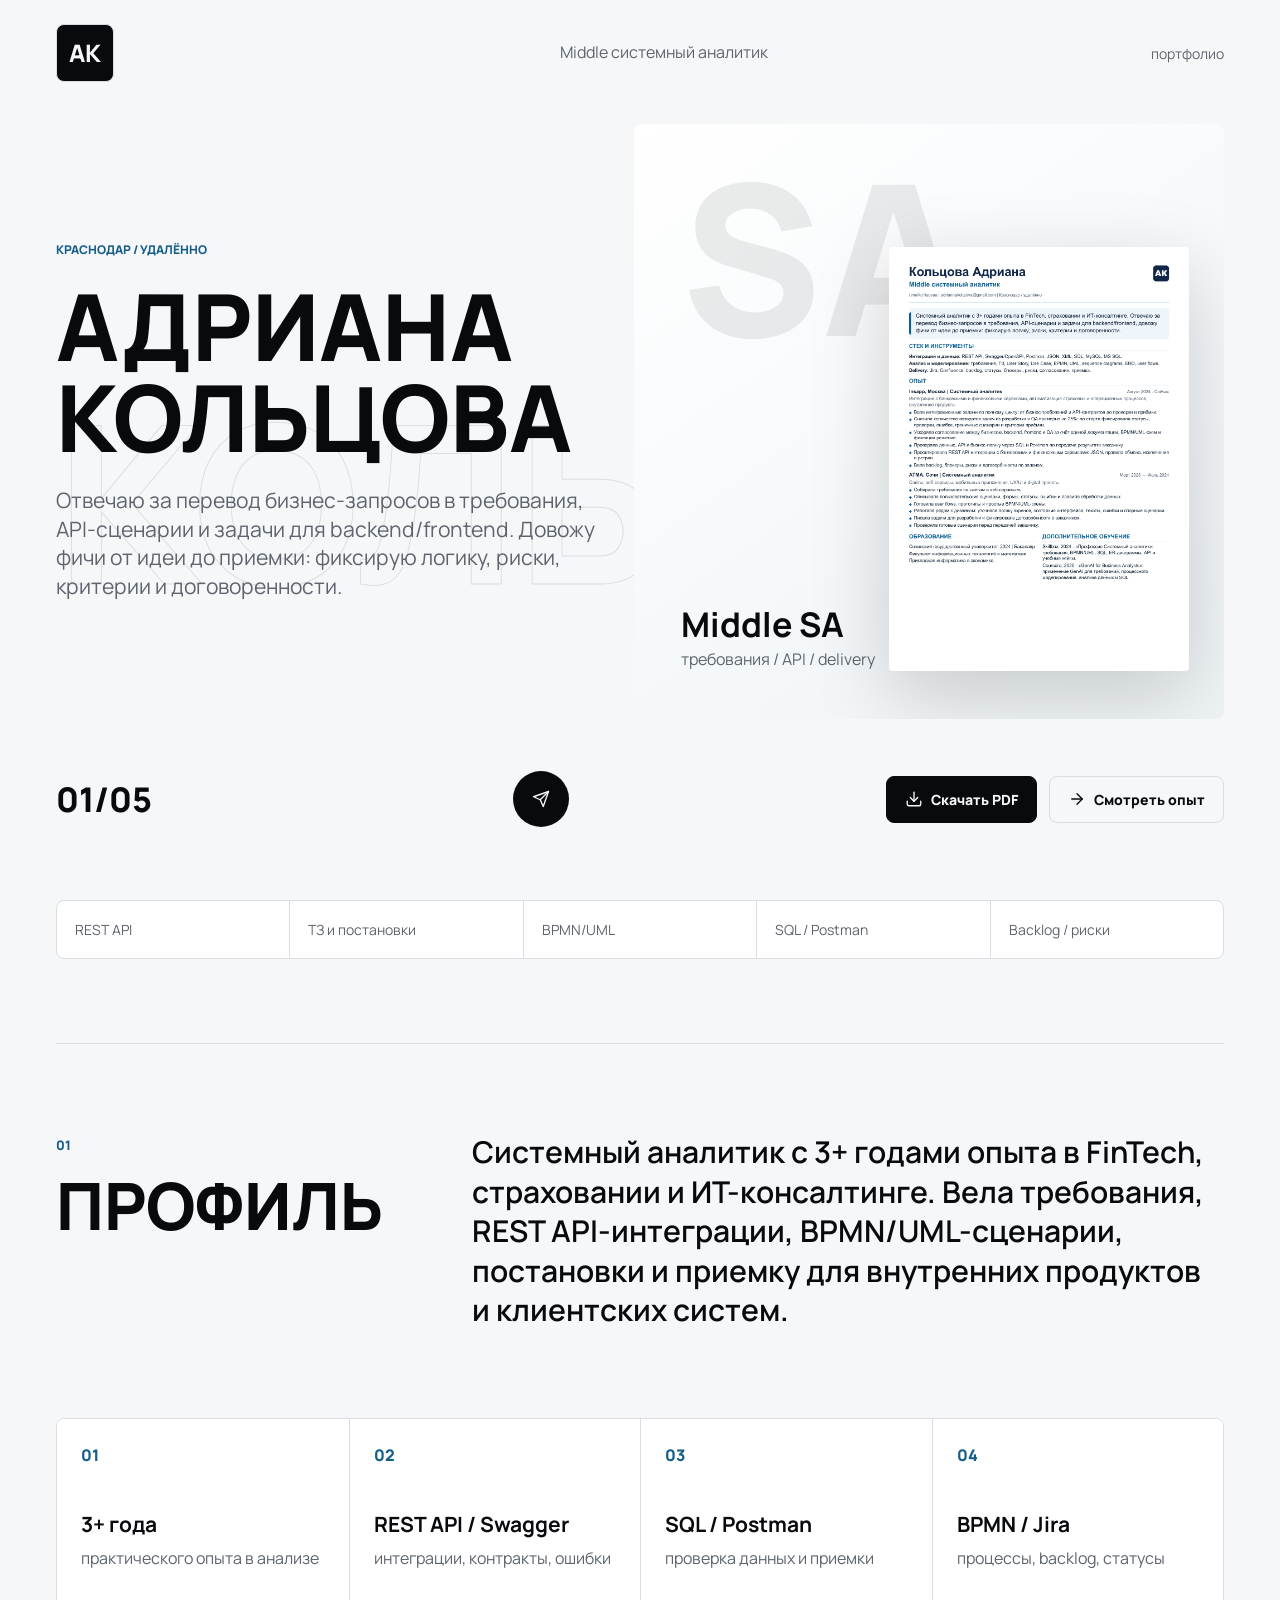
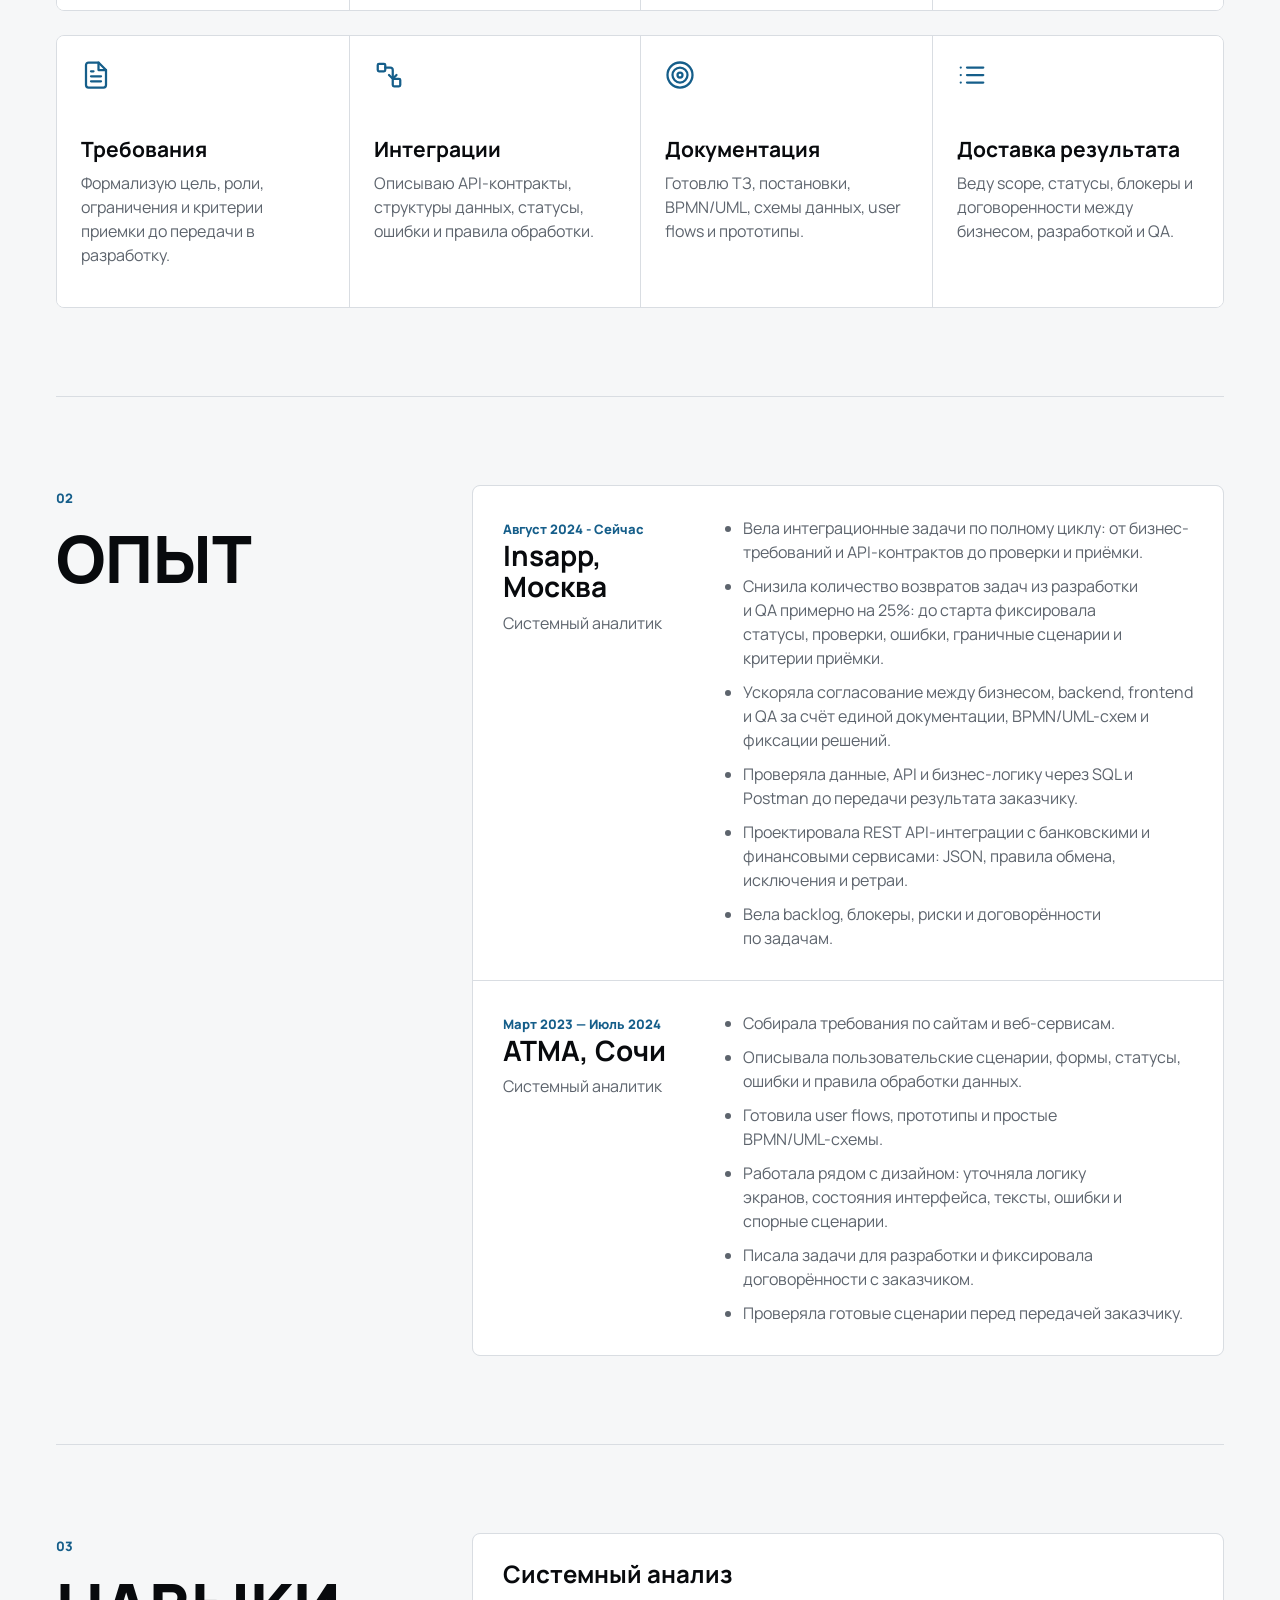
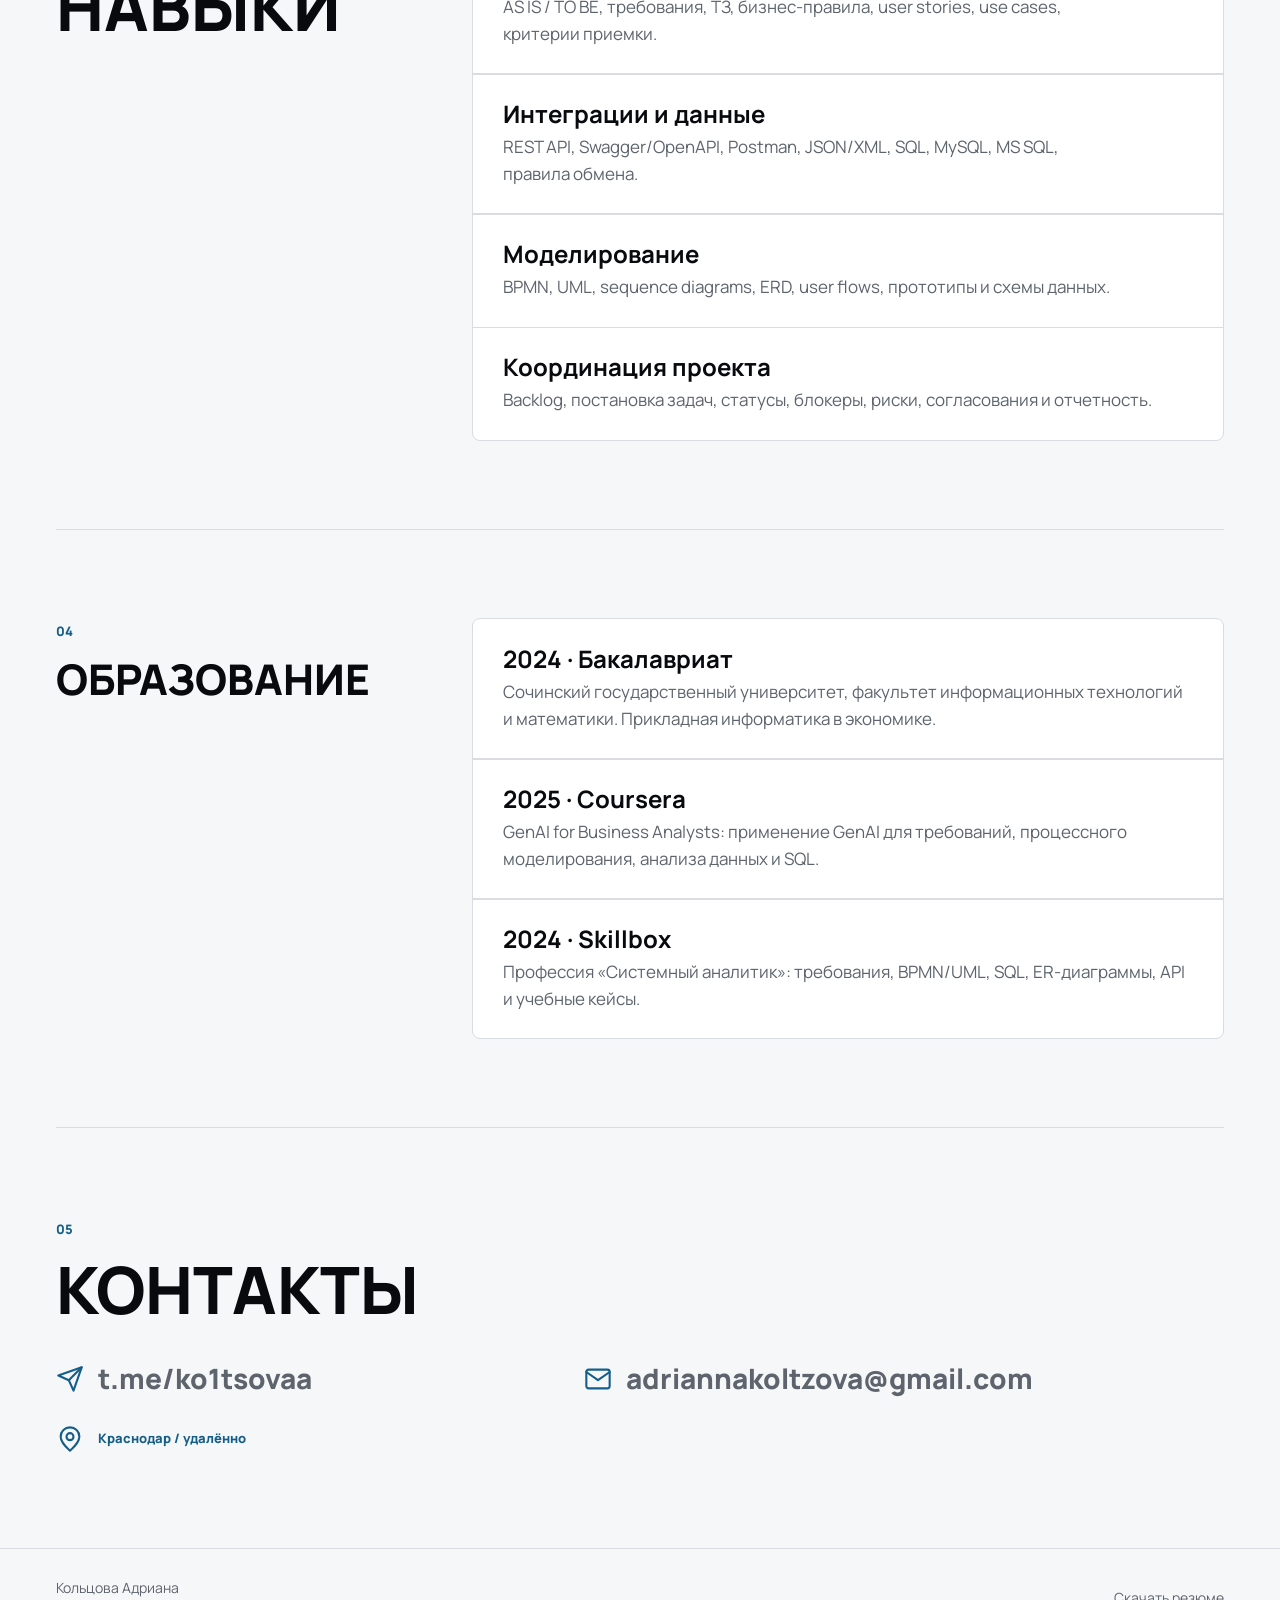
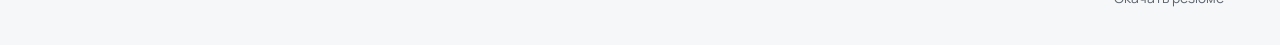
==== index.html @ 54addbd4 "Update current employment date label" ====
<!doctype html>
<html lang="ru" data-theme="air">
  <head>
    <meta charset="utf-8" />
    <meta name="viewport" content="width=device-width, initial-scale=1" />
    <title>Кольцова Адриана - Middle системный аналитик</title>
    <meta
      name="description"
      content="Резюме Middle системного аналитика с функциями project coordination: требования, интеграции, BPMN/UML, SQL, приемка."
    />
    <link rel="preconnect" href="https://fonts.googleapis.com" />
    <link rel="preconnect" href="https://fonts.gstatic.com" crossorigin />
    <link href="https://fonts.googleapis.com/css2?family=Manrope:wght@400;500;600;700;800&display=swap" rel="stylesheet" />
    <link rel="icon" href="assets/favicon.svg?v=1" type="image/svg+xml" />
    <link rel="stylesheet" href="styles.css?v=46" />
  </head>
  <body>
    <svg class="icon-sprite" aria-hidden="true">
      <symbol id="icon-send" viewBox="0 0 24 24"><path d="m22 2-7 20-4-9-9-4Z" /><path d="M22 2 11 13" /></symbol>
      <symbol id="icon-phone" viewBox="0 0 24 24"><path d="M22 16.92v3a2 2 0 0 1-2.18 2 19.79 19.79 0 0 1-8.63-3.07 19.5 19.5 0 0 1-6-6A19.79 19.79 0 0 1 2.12 4.18 2 2 0 0 1 4.11 2h3a2 2 0 0 1 2 1.72c.12.9.32 1.77.59 2.61a2 2 0 0 1-.45 2.11L8 9.69a16 16 0 0 0 6.31 6.31l1.25-1.25a2 2 0 0 1 2.11-.45c.84.27 1.71.47 2.61.59A2 2 0 0 1 22 16.92Z" /></symbol>
      <symbol id="icon-mail" viewBox="0 0 24 24"><path d="M4 4h16a2 2 0 0 1 2 2v12a2 2 0 0 1-2 2H4a2 2 0 0 1-2-2V6a2 2 0 0 1 2-2Z" /><path d="m22 6-10 7L2 6" /></symbol>
      <symbol id="icon-map" viewBox="0 0 24 24"><path d="M20 10c0 5-8 12-8 12S4 15 4 10a8 8 0 0 1 16 0Z" /><circle cx="12" cy="10" r="3" /></symbol>
      <symbol id="icon-download" viewBox="0 0 24 24"><path d="M21 15v4a2 2 0 0 1-2 2H5a2 2 0 0 1-2-2v-4" /><path d="M7 10l5 5 5-5" /><path d="M12 15V3" /></symbol>
      <symbol id="icon-arrow" viewBox="0 0 24 24"><path d="M5 12h14" /><path d="m12 5 7 7-7 7" /></symbol>
      <symbol id="icon-file" viewBox="0 0 24 24"><path d="M14 2H6a2 2 0 0 0-2 2v16a2 2 0 0 0 2 2h12a2 2 0 0 0 2-2V8Z" /><path d="M14 2v6h6" /><path d="M16 13H8" /><path d="M16 17H8" /><path d="M10 9H8" /></symbol>
      <symbol id="icon-workflow" viewBox="0 0 24 24"><rect x="3" y="3" width="6" height="6" rx="1" /><rect x="15" y="15" width="6" height="6" rx="1" /><path d="M9 6h4a2 2 0 0 1 2 2v7" /><path d="m12 12 3 3 3-3" /></symbol>
      <symbol id="icon-database" viewBox="0 0 24 24"><ellipse cx="12" cy="5" rx="9" ry="3" /><path d="M3 5v14c0 1.66 4.03 3 9 3s9-1.34 9-3V5" /><path d="M3 12c0 1.66 4.03 3 9 3s9-1.34 9-3" /></symbol>
      <symbol id="icon-list" viewBox="0 0 24 24"><path d="M8 6h13" /><path d="M8 12h13" /><path d="M8 18h13" /><path d="M3 6h.01" /><path d="M3 12h.01" /><path d="M3 18h.01" /></symbol>
      <symbol id="icon-check" viewBox="0 0 24 24"><path d="M20 6 9 17l-5-5" /></symbol>
      <symbol id="icon-target" viewBox="0 0 24 24"><circle cx="12" cy="12" r="10" /><circle cx="12" cy="12" r="6" /><circle cx="12" cy="12" r="2" /></symbol>
    </svg>

    <header class="site-header">
      <a class="brand" href="#top" aria-label="Кольцова Адриана">
        <span>АК</span>
      </a>

      <p class="header-role">Middle системный аналитик</p>

      <nav class="nav" aria-label="Навигация">
        <a href="portfolio.html">портфолио</a>
      </nav>
    </header>

    <main id="top">
      <section class="hero" aria-labelledby="hero-title">
        <p class="ghost-name" aria-hidden="true">Кольцова</p>

        <div class="hero-copy">
          <p class="eyebrow">Краснодар / удалённо</p>
          <h1 id="hero-title"><span>Адриана</span><span>Кольцова</span></h1>
          <p class="lead">
            Отвечаю за перевод бизнес-запросов в требования, API-сценарии и задачи для backend/frontend.
            Довожу фичи от идеи до приемки: фиксирую логику, риски, критерии и договоренности.
          </p>
        </div>

        <figure class="hero-visual" aria-label="Печатная версия резюме">
          <img src="assets/resume-preview.png?v=19" alt="Превью печатной версии резюме" />
          <figcaption>
            <strong>Middle SA</strong>
            <span>требования / API / delivery</span>
          </figcaption>
        </figure>

        <div class="hero-bottom">
          <div class="page-count">01/05</div>
          <a class="round-action" href="https://t.me/ko1tsovaa" target="_blank" rel="noopener noreferrer" aria-label="Написать в Telegram">
            <svg class="icon"><use href="#icon-send"></use></svg>
          </a>
          <div class="hero-actions">
            <a class="button primary" href="assets/resume.pdf?v=13" download="КольцоваАдрианаSA.pdf"><svg class="icon"><use href="#icon-download"></use></svg>Скачать PDF</a>
            <a class="button" href="#experience"><svg class="icon"><use href="#icon-arrow"></use></svg>Смотреть опыт</a>
          </div>
        </div>
      </section>

      <section class="marquee" aria-label="Ключевые компетенции">
        <span>REST API</span>
        <span>ТЗ и постановки</span>
        <span>BPMN/UML</span>
        <span>SQL / Postman</span>
        <span>Backlog / риски</span>
      </section>

      <section id="profile" class="editorial-section">
        <div class="section-title">
          <span>01</span>
          <h2>Профиль</h2>
        </div>
        <div class="statement">
          <p>
            Системный аналитик с 3+ годами опыта в FinTech, страховании и ИТ-консалтинге.
            Вела требования, REST API-интеграции, BPMN/UML-сценарии, постановки и приемку для внутренних продуктов и клиентских систем.
          </p>
        </div>
      </section>

      <section class="fact-row" aria-label="Ключевые факты">
        <article><span>01</span><strong>3+ года</strong><p>практического опыта в анализе</p></article>
        <article><span>02</span><strong>REST API / Swagger</strong><p>интеграции, контракты, ошибки</p></article>
        <article><span>03</span><strong>SQL / Postman</strong><p>проверка данных и приемки</p></article>
        <article><span>04</span><strong>BPMN / Jira</strong><p>процессы, backlog, статусы</p></article>
      </section>

      <section class="focus-list">
        <article>
          <svg class="icon"><use href="#icon-file"></use></svg>
          <h3>Требования</h3>
          <p>Формализую цель, роли, ограничения и критерии приемки до передачи в разработку.</p>
        </article>
        <article>
          <svg class="icon"><use href="#icon-workflow"></use></svg>
          <h3>Интеграции</h3>
          <p>Описываю API-контракты, структуры данных, статусы, ошибки и правила обработки.</p>
        </article>
        <article>
          <svg class="icon"><use href="#icon-target"></use></svg>
          <h3>Документация</h3>
          <p>Готовлю ТЗ, постановки, BPMN/UML, схемы данных, user flows и прототипы.</p>
        </article>
        <article>
          <svg class="icon"><use href="#icon-list"></use></svg>
          <h3>Доставка результата</h3>
          <p>Веду scope, статусы, блокеры и договоренности между бизнесом, разработкой и QA.</p>
        </article>
      </section>

      <section id="experience" class="editorial-section">
        <div class="section-title">
          <span>02</span>
          <h2>Опыт</h2>
        </div>
        <div class="experience-list">
          <article class="job">
            <div>
              <span class="period">Август 2024 - Сейчас</span>
              <h3>Insapp, Москва</h3>
              <p>Системный аналитик</p>
            </div>
            <ul>
              <li>Вела интеграционные задачи по полному циклу: от бизнес-требований и API-контрактов до проверки и приёмки.</li>
              <li>Снизила количество возвратов задач из разработки и QA примерно на 25%: до старта фиксировала статусы, проверки, ошибки, граничные сценарии и критерии приёмки.</li>
              <li>Ускоряла согласование между бизнесом, backend, frontend и QA за счёт единой документации, BPMN/UML-схем и фиксации решений.</li>
              <li>Проверяла данные, API и бизнес-логику через SQL и Postman до передачи результата заказчику.</li>
              <li>Проектировала REST API-интеграции с банковскими и финансовыми сервисами: JSON, правила обмена, исключения и ретраи.</li>
              <li>Вела backlog, блокеры, риски и договорённости по задачам.</li>
            </ul>
          </article>

          <article class="job">
            <div>
              <span class="period">Март 2023 — Июль 2024</span>
              <h3>АТМА, Сочи</h3>
              <p>Системный аналитик</p>
            </div>
            <ul>
              <li>Собирала требования по сайтам и веб-сервисам.</li>
              <li>Описывала пользовательские сценарии, формы, статусы, ошибки и правила обработки данных.</li>
              <li>Готовила user flows, прототипы и простые BPMN/UML-схемы.</li>
              <li>Работала рядом с дизайном: уточняла логику экранов, состояния интерфейса, тексты, ошибки и спорные сценарии.</li>
              <li>Писала задачи для разработки и фиксировала договорённости с заказчиком.</li>
              <li>Проверяла готовые сценарии перед передачей заказчику.</li>
            </ul>
          </article>
        </div>
      </section>

      <section id="skills" class="editorial-section">
        <div class="section-title">
          <span>03</span>
          <h2>Навыки</h2>
        </div>
        <div class="skill-lines">
          <p><strong>Системный анализ</strong> AS IS / TO BE, требования, ТЗ, бизнес-правила, user stories, use cases, критерии приемки.</p>
          <p><strong>Интеграции и данные</strong> REST API, Swagger/OpenAPI, Postman, JSON/XML, SQL, MySQL, MS SQL, правила обмена.</p>
          <p><strong>Моделирование</strong> BPMN, UML, sequence diagrams, ERD, user flows, прототипы и схемы данных.</p>
          <p><strong>Координация проекта</strong> Backlog, постановка задач, статусы, блокеры, риски, согласования и отчетность.</p>
        </div>
      </section>

      <section id="education" class="editorial-section">
        <div class="section-title"><span>04</span><h2>Образование</h2></div>
        <div class="skill-lines">
          <p><strong>2024 · Бакалавриат</strong> Сочинский государственный университет, факультет информационных технологий и математики. Прикладная информатика в экономике.</p>
          <p><strong>2025 · Coursera</strong> GenAI for Business Analysts: применение GenAI для требований, процессного моделирования, анализа данных и SQL.</p>
          <p><strong>2024 · Skillbox</strong> Профессия «Системный аналитик»: требования, BPMN/UML, SQL, ER-диаграммы, API и учебные кейсы.</p>
        </div>
      </section>

      <section id="contacts" class="contacts-section">
        <div>
          <span>05</span>
          <h2>Контакты</h2>
        </div>
        <div class="contact-links">
          <a href="https://t.me/ko1tsovaa" target="_blank" rel="noopener noreferrer"><svg class="icon"><use href="#icon-send"></use></svg>t.me/ko1tsovaa</a>
          <a href="mailto:adriannakoltzova@gmail.com"><svg class="icon"><use href="#icon-mail"></use></svg>adriannakoltzova<wbr>@gmail<wbr>.com</a>
          <span><svg class="icon"><use href="#icon-map"></use></svg>Краснодар / удалённо</span>
        </div>
      </section>
    </main>

    <footer class="site-footer">
      <span>Кольцова Адриана</span>
      <a href="assets/resume.pdf?v=13" download="КольцоваАдрианаSA.pdf">Скачать резюме</a>
    </footer>

    <script src="script.js?v=13"></script>
  </body>
</html>
---- styles.css ----
:root {
  color-scheme: light;
  --bg: #f6f7f8;
  --ink: #080a0d;
  --muted: #5d646d;
  --line: #d9dde2;
  --panel: #ffffff;
  --soft: #eef3f6;
  --accent: #155e8a;
  --accent-2: #72b8dc;
  --radius: 8px;
  --page-x: 56px;
  --section-y: 88px;
  --gap-xl: 112px;
  --gap-lg: 42px;
  --gap-md: 24px;
  --motion: cubic-bezier(0.2, 0.8, 0.2, 1);
}

* {
  box-sizing: border-box;
}

html {
  scroll-behavior: smooth;
}

[id] {
  scroll-margin-top: 124px;
}

body {
  margin: 0;
  min-width: 320px;
  overflow-x: hidden;
  background: var(--bg);
  color: var(--ink);
  font-family: "Manrope", Arial, "Segoe UI", sans-serif;
  line-height: 1.5;
  font-feature-settings: "kern" 1;
  text-rendering: optimizeLegibility;
  word-break: normal;
  overflow-wrap: normal;
  hyphens: none;
}

body.lightbox-open {
  overflow: hidden;
}

a {
  color: inherit;
  text-decoration: none;
}

.icon-sprite {
  position: absolute;
  width: 0;
  height: 0;
  overflow: hidden;
}

.icon {
  width: 18px;
  height: 18px;
  flex: 0 0 auto;
  stroke: currentColor;
  stroke-width: 1.8;
  stroke-linecap: round;
  stroke-linejoin: round;
  fill: none;
}

.site-header {
  position: fixed;
  inset: 0 0 auto;
  z-index: 20;
  display: grid;
  grid-template-columns: 120px 1fr auto;
  align-items: center;
  gap: 30px;
  padding: 24px var(--page-x);
  background: color-mix(in srgb, var(--bg) 86%, transparent);
  backdrop-filter: blur(14px);
}

.brand {
  display: grid;
  width: 58px;
  height: 58px;
  place-items: center;
  border: 1px solid var(--line);
  border-radius: var(--radius);
  background: var(--ink);
  color: var(--bg);
  font-size: 24px;
  font-weight: 800;
  line-height: 1;
  letter-spacing: 0;
  text-transform: uppercase;
  transition: background 180ms ease, border-color 180ms ease, color 180ms ease;
}

.brand:hover {
  border-color: var(--accent);
  background: var(--accent);
  color: var(--bg);
}

.header-role {
  margin: 0;
  color: var(--muted);
  font-size: 16px;
  line-height: 1.35;
  text-align: center;
  text-wrap: balance;
}

.nav {
  display: flex;
  flex-wrap: wrap;
  gap: 18px;
  color: var(--muted);
  font-size: 14px;
  text-transform: lowercase;
}

.nav a,
.site-footer a {
  display: inline-flex;
  align-items: center;
  min-height: 40px;
}

.nav a {
  justify-content: center;
  min-width: 40px;
  white-space: nowrap;
}

.nav a:hover,
.contact-links a:hover,
.site-footer a:hover {
  color: var(--accent);
}

.nav a,
.contact-links a,
.site-footer a {
  transition: color 180ms ease;
}

main {
  width: min(1328px, calc(100% - (var(--page-x) * 2)));
  margin: 0 auto;
}

.portfolio-main {
  padding-top: 122px;
}

.hero {
  position: relative;
  display: grid;
  grid-template-columns: minmax(0, 1fr) minmax(380px, 590px);
  align-items: center;
  gap: 34px;
  min-height: 100vh;
  overflow: hidden;
  padding: 124px 0 56px;
}

.hero-copy,
.hero-visual,
.hero-bottom,
.marquee,
.fact-row,
.focus-list,
.experience-list,
.skill-lines {
  min-width: 0;
  max-width: 100%;
}

.reveal {
  opacity: 0;
  transform: translateY(18px);
  transition: opacity 560ms var(--motion), transform 560ms var(--motion);
  transition-delay: var(--reveal-delay, 0ms);
  will-change: opacity, transform;
}

.reveal.is-visible {
  opacity: 1;
  transform: translateY(0);
}

.ghost-name {
  position: absolute;
  left: 0;
  right: 0;
  top: 46%;
  z-index: -1;
  margin: 0;
  overflow: hidden;
  color: transparent;
  -webkit-text-stroke: 1px color-mix(in srgb, var(--ink) 10%, transparent);
  font-size: 220px;
  font-weight: 800;
  line-height: 0.78;
  letter-spacing: 0;
  text-transform: uppercase;
  white-space: nowrap;
}

.eyebrow {
  margin: 0 0 22px;
  color: var(--accent);
  font-size: 12px;
  font-weight: 800;
  text-transform: uppercase;
}

h1,
h2,
h3,
p {
  margin-top: 0;
}

h1,
h2,
h3,
.section-title,
.fact-row strong,
.focus-list h3,
.case-head h3,
.case-points h4,
.case-metrics strong,
.case-artifact strong,
.job h3,
.skill-lines strong {
  text-wrap: balance;
}

p,
li,
figcaption,
.statement p,
.lead,
.case-head p,
.case-artifact p,
.case-screen figcaption,
.job li,
.skill-lines p {
  text-wrap: pretty;
}

h1,
h2,
h3,
h4,
p,
li,
figcaption,
.lead,
.statement p,
.case-head p,
.case-artifact p,
.case-screen figcaption,
.job li,
.skill-lines p {
  word-break: normal;
  overflow-wrap: normal;
  hyphens: none;
}

h1 {
  max-width: 760px;
  margin-bottom: 24px;
  font-size: clamp(48px, 7.4vw, 110px);
  font-weight: 800;
  line-height: 0.98;
  letter-spacing: 0;
  text-transform: uppercase;
}

h1 span {
  display: block;
  white-space: nowrap;
}

.lead {
  max-width: 690px;
  margin-bottom: 0;
  color: var(--muted);
  font-size: clamp(18px, 1.65vw, 24px);
  line-height: 1.36;
}

.hero-visual {
  position: relative;
  align-self: stretch;
  min-height: clamp(460px, 44vw, 560px);
  margin: 0;
  overflow: hidden;
  border-radius: var(--radius);
  background: linear-gradient(145deg, var(--panel), var(--soft));
}

.hero-visual img {
  position: absolute;
  right: 6%;
  bottom: 8%;
  width: min(54%, 300px);
  max-height: 82%;
  object-fit: contain;
  border-radius: 4px;
  box-shadow: 0 24px 80px rgba(0, 0, 0, 0.18);
}

.hero-visual::before {
  content: "SA";
  position: absolute;
  left: 8%;
  top: 8%;
  color: color-mix(in srgb, var(--ink) 8%, transparent);
  font-size: 210px;
  font-weight: 900;
  line-height: 0.8;
  letter-spacing: 0;
}

.hero-visual figcaption {
  position: absolute;
  left: 8%;
  bottom: 8%;
  display: grid;
  gap: 6px;
  color: var(--ink);
}

.hero-visual figcaption strong {
  font-size: 34px;
  line-height: 1;
}

.hero-visual figcaption span {
  color: var(--muted);
  font-size: 16px;
}

.hero-bottom {
  grid-column: 1 / -1;
  display: grid;
  grid-template-columns: 140px 1fr auto;
  align-items: center;
  gap: 24px;
}

.page-count {
  font-size: 34px;
  font-weight: 800;
  letter-spacing: 0;
}

.round-action {
  justify-self: center;
  display: grid;
  width: 56px;
  height: 56px;
  place-items: center;
  border-radius: 999px;
  background: var(--ink);
  color: var(--bg);
  transition: background 180ms ease, color 180ms ease;
}

.round-action:hover {
  background: var(--accent);
  color: var(--bg);
}

.hero-actions {
  display: flex;
  gap: 12px;
}

.button {
  display: inline-flex;
  align-items: center;
  justify-content: center;
  gap: 8px;
  min-height: 46px;
  padding: 12px 18px;
  border: 1px solid var(--line);
  border-radius: var(--radius);
  color: var(--ink);
  font-size: 14px;
  font-weight: 800;
  transition: background 180ms ease, border-color 180ms ease, color 180ms ease;
}

.button:hover {
  border-color: var(--accent);
  background: var(--soft);
  color: var(--accent);
}

.button.primary {
  border-color: var(--ink);
  background: var(--ink);
  color: var(--bg);
}

.button.primary:hover {
  border-color: var(--accent);
  background: var(--accent);
  color: var(--bg);
}

.marquee {
  display: grid;
  grid-template-columns: repeat(5, minmax(0, 1fr));
  gap: 1px;
  margin-bottom: 84px;
  border: 1px solid var(--line);
  border-radius: var(--radius);
  overflow: hidden;
  background: var(--line);
}

.marquee span {
  padding: 18px;
  background: var(--panel);
  color: var(--muted);
  font-size: 14px;
  transition: color 180ms ease, background 180ms ease;
}

.marquee span:hover {
  color: var(--ink);
  background: var(--soft);
}

.editorial-section {
  display: grid;
  grid-template-columns: minmax(360px, 0.36fr) minmax(0, 1fr);
  column-gap: 56px;
  row-gap: 30px;
  padding: var(--section-y) 0;
  border-top: 1px solid var(--line);
}

.section-title {
  min-width: 0;
}

.section-title span,
.contacts-section > div > span,
.period {
  color: var(--accent);
  font-size: 13px;
  font-weight: 800;
}

h2 {
  margin: 16px 0 0;
  font-size: clamp(52px, 5.1vw, 70px);
  font-weight: 800;
  line-height: 1.02;
  letter-spacing: 0;
  text-transform: uppercase;
}

.statement p {
  max-width: 900px;
  margin-bottom: 0;
  font-size: 30px;
  font-weight: 600;
  line-height: 1.32;
  letter-spacing: 0;
}

.fact-row,
.focus-list {
  display: grid;
  grid-template-columns: repeat(4, minmax(0, 1fr));
  border: 1px solid var(--line);
  border-radius: var(--radius);
  overflow: hidden;
  background: var(--panel);
}

.fact-row {
  margin-bottom: var(--gap-md);
}

.focus-list {
  margin-bottom: var(--section-y);
}

.fact-row article,
.focus-list article {
  min-height: 190px;
  padding: 24px;
  background: var(--panel);
  transition: background 180ms ease;
}

.fact-row article + article,
.focus-list article + article {
  border-left: 1px solid var(--line);
}

.fact-row article:hover,
.focus-list article:hover {
  background: var(--soft);
}

.fact-row article span {
  display: block;
  margin-bottom: 46px;
  color: var(--accent);
  font-weight: 800;
}

.fact-row strong,
.focus-list h3 {
  display: block;
  margin-bottom: 10px;
  font-size: 21px;
  line-height: 1.1;
}

.fact-row p,
.focus-list p,
.job p,
.job li,
.skill-lines p,
.contact-links,
.site-footer {
  color: var(--muted);
}

.focus-list p,
.job li {
  line-height: 1.5;
}

.focus-list .icon {
  width: 30px;
  height: 30px;
  margin-bottom: 42px;
  color: var(--accent);
}

.experience-list,
.skill-lines {
  display: grid;
  gap: 1px;
  border: 1px solid var(--line);
  border-radius: var(--radius);
  overflow: hidden;
  background: var(--line);
}

.case-block {
  display: grid;
  gap: 28px;
  min-width: 0;
}

.portfolio-main .portfolio-section {
  display: block;
  padding-top: 42px;
}

.portfolio-main .section-title {
  max-width: 980px;
  margin-bottom: 14px;
}

.portfolio-main .section-title h2 {
  font-size: clamp(24px, 2.6vw, 34px);
  line-height: 1.1;
}

.portfolio-main .case-block {
  gap: 28px;
}

.portfolio-main .case-head {
  max-width: 980px;
}

.portfolio-main .case-head h3 {
  font-size: clamp(36px, 4.2vw, 58px);
  max-width: 1100px;
}

.portfolio-main .case-head p {
  max-width: 960px;
  font-size: clamp(18px, 1.55vw, 22px);
}

.portfolio-main .case-tags,
.portfolio-main .case-points,
.portfolio-main .case-metrics,
.portfolio-main .case-artifacts,
.portfolio-main .case-screens {
  max-width: 100%;
}

.case-head h3 {
  margin-bottom: 14px;
  font-size: clamp(34px, 4vw, 54px);
  font-weight: 800;
  line-height: 1.02;
  letter-spacing: 0;
  text-transform: uppercase;
}

.case-head p {
  max-width: 850px;
  margin-bottom: 0;
  color: var(--muted);
  font-size: 21px;
  line-height: 1.45;
}

.case-tags {
  display: flex;
  flex-wrap: wrap;
  gap: 10px;
}

.case-tags span {
  display: inline-flex;
  align-items: center;
  justify-content: center;
  min-height: 36px;
  padding: 8px 12px;
  border: 1px solid var(--line);
  border-radius: var(--radius);
  background: var(--panel);
  color: var(--muted);
  font-size: 13px;
  font-weight: 800;
  text-align: center;
  text-transform: uppercase;
  text-wrap: balance;
}

.case-points {
  display: grid;
  grid-template-columns: repeat(3, minmax(0, 1fr));
  gap: 1px;
  overflow: hidden;
  border: 1px solid var(--line);
  border-radius: var(--radius);
  background: var(--line);
}

.case-points article {
  min-width: 0;
  padding: 22px;
  background: var(--panel);
}

.case-points h4 {
  margin: 0 0 10px;
  font-size: 20px;
  line-height: 1.1;
}

.case-points p {
  margin-bottom: 0;
  color: var(--muted);
}

.case-metrics {
  display: grid;
  grid-template-columns: repeat(4, minmax(0, 1fr));
  gap: 1px;
  overflow: hidden;
  border: 1px solid var(--line);
  border-radius: var(--radius);
  background: var(--line);
}

.case-metrics article {
  min-width: 0;
  padding: 20px;
  background: var(--soft);
}

.case-metrics strong {
  display: block;
  margin-bottom: 8px;
  font-size: 26px;
  line-height: 1.05;
}

.case-metrics p {
  margin: 0;
  color: var(--muted);
  font-size: 14px;
  line-height: 1.45;
}

.case-artifacts {
  display: grid;
  grid-template-columns: repeat(2, minmax(0, 1fr));
  gap: 20px;
}

.case-artifact {
  min-width: 0;
  padding: 22px;
  border: 1px solid var(--line);
  border-radius: var(--radius);
  background: var(--panel);
  transition: border-color 180ms ease, background 180ms ease, transform 180ms ease;
}

.case-artifact:hover {
  border-color: var(--accent);
  background: var(--soft);
  transform: translateY(-2px);
}

.case-artifact span {
  display: inline-flex;
  margin-bottom: 14px;
  color: var(--accent);
  font-size: 12px;
  font-weight: 900;
  line-height: 1.2;
  text-transform: uppercase;
  text-wrap: balance;
}

.case-artifact strong {
  display: block;
  margin-bottom: 10px;
  font-size: 24px;
  line-height: 1.08;
  text-transform: uppercase;
  overflow-wrap: normal;
}

.case-artifact p {
  max-width: 580px;
  margin: 0;
  color: var(--muted);
  line-height: 1.45;
}

.case-screens {
  display: grid;
  grid-template-columns: repeat(2, minmax(0, 1fr));
  gap: 22px;
}

.case-screen {
  min-width: 0;
  margin: 0;
}

.case-screen-wide {
  grid-column: 1 / -1;
}

.case-zoom,
.diagram-zoom {
  display: block;
  width: 100%;
  min-width: 100%;
  padding: 0;
  border: 0;
  border-radius: var(--radius);
  background: transparent;
  color: inherit;
  cursor: zoom-in;
}

.case-zoom:focus-visible,
.diagram-zoom:focus-visible {
  outline: 2px solid var(--accent);
  outline-offset: 4px;
}

.case-zoom img,
.image-lightbox img {
  display: block;
  width: 100%;
}

.case-zoom img {
  aspect-ratio: 16 / 9;
  object-fit: cover;
  object-position: top left;
  border: 1px solid var(--line);
  border-radius: var(--radius);
  background: var(--panel);
}

.case-screen figcaption {
  margin-top: 10px;
  color: var(--muted);
  font-size: 14px;
  line-height: 1.45;
}

.image-lightbox {
  position: fixed;
  inset: 0;
  z-index: 80;
  display: none;
  place-items: center;
  padding: 28px;
  background: color-mix(in srgb, #05070a 88%, transparent);
  backdrop-filter: blur(10px);
  cursor: zoom-out;
}

.image-lightbox.is-open {
  display: grid;
}

.image-lightbox img {
  max-width: min(100%, 1424px);
  max-height: min(86vh, 900px);
  width: auto;
  height: auto;
  border: 1px solid var(--line);
  border-radius: var(--radius);
  background: #ffffff;
  box-shadow: 0 24px 80px rgba(0, 0, 0, 0.45);
}

.image-lightbox.is-diagram img {
  display: none;
}

.lightbox-diagram {
  width: min(96vw, 1840px);
  max-width: min(96vw, 1840px);
  max-height: 86vh;
  overflow: auto;
  border: 1px solid var(--line);
  border-radius: var(--radius);
  background: #ffffff;
  box-shadow: 0 24px 80px rgba(0, 0, 0, 0.45);
  cursor: zoom-out;
}

.image-lightbox.is-diagram .lightbox-diagram {
  display: block;
}

.lightbox-diagram svg {
  display: block;
  width: 100%;
  max-width: 100%;
  height: auto;
}

.lightbox-close {
  position: fixed;
  top: 18px;
  right: 18px;
  min-height: 40px;
  padding: 0 14px;
  border: 1px solid var(--line);
  border-radius: var(--radius);
  background: var(--panel);
  color: var(--ink);
  font: inherit;
  font-size: 13px;
  font-weight: 800;
  text-transform: uppercase;
  cursor: pointer;
}

.case-document {
  display: grid;
  gap: 0;
  min-width: 0;
  max-width: 100%;
  margin-top: 88px;
  padding-top: 72px;
  border-top: 1px solid var(--line);
}

.case-document > * {
  min-width: 0;
  max-width: 100%;
}

.case-doc-cover {
  display: grid;
  grid-template-columns: minmax(0, 1fr) minmax(280px, 0.36fr);
  gap: 38px;
  align-items: end;
  min-width: 0;
  max-width: 100%;
  padding-bottom: 34px;
  border-bottom: 2px solid var(--ink);
}

.case-doc-cover > * {
  min-width: 0;
}

.case-doc-cover h3 {
  max-width: 920px;
  margin: 10px 0 0;
  font-size: clamp(38px, 4.4vw, 64px);
  font-weight: 800;
  line-height: 1.02;
  letter-spacing: 0;
  text-transform: uppercase;
}

.case-doc-cover p {
  margin: 0;
  color: var(--muted);
  font-size: 15px;
  line-height: 1.5;
  text-align: right;
}

.doc-summary {
  display: grid;
  grid-template-columns: repeat(4, minmax(0, 1fr));
  gap: 1px;
  overflow: hidden;
  min-width: 0;
  max-width: 100%;
  margin: 30px 0 8px;
  border: 1px solid var(--line);
  border-radius: var(--radius);
  background: var(--line);
}

.doc-summary article {
  min-width: 0;
  padding: 20px;
  background: var(--soft);
}

.doc-summary strong {
  display: block;
  margin-bottom: 8px;
  font-size: 23px;
  line-height: 1.08;
  text-wrap: balance;
}

.doc-summary p {
  margin: 0;
  color: var(--muted);
  font-size: 14px;
  line-height: 1.45;
}

.doc-section {
  padding: 34px 0;
  border-top: 1px solid var(--line);
}

.doc-section h4 {
  display: grid;
  gap: 8px;
  margin: 0 0 16px;
  font-size: 26px;
  line-height: 1.15;
  text-wrap: balance;
}

.doc-section h4 span,
.doc-card h5,
.doc-badges span,
.method {
  font-weight: 800;
}

.doc-section h4 span {
  color: var(--accent);
  font-size: 12px;
  letter-spacing: 0.08em;
  text-transform: uppercase;
}

.doc-section p {
  max-width: 920px;
  margin: 0 0 12px;
}

.doc-note,
.doc-table td,
.doc-card li,
.doc-list li {
  color: var(--muted);
}

.doc-grid {
  display: grid;
  grid-template-columns: repeat(2, minmax(0, 1fr));
  gap: 1px;
  overflow: hidden;
  border: 1px solid var(--line);
  border-radius: var(--radius);
  background: var(--line);
}

.doc-card {
  min-width: 0;
  padding: 20px;
  background: var(--panel);
}

.doc-card h5 {
  margin: 0 0 12px;
  color: var(--ink);
  font-size: 18px;
  line-height: 1.2;
}

.doc-card ul,
.doc-list {
  display: grid;
  gap: 8px;
  margin: 0;
  padding-left: 20px;
}

.doc-table-wrap {
  overflow-x: auto;
  border: 1px solid var(--line);
  border-radius: var(--radius);
  background: var(--panel);
}

.doc-table {
  width: 100%;
  min-width: 760px;
  border-collapse: collapse;
  font-size: 14px;
}

.doc-table th,
.doc-table td {
  padding: 13px 14px;
  border-bottom: 1px solid var(--line);
  text-align: left;
  vertical-align: top;
}

.doc-table th {
  background: var(--soft);
  color: var(--ink);
  font-size: 12px;
  text-transform: uppercase;
  white-space: nowrap;
}

.doc-table tr:last-child td {
  border-bottom: 0;
}

.doc-table td:first-child {
  width: 118px;
  white-space: nowrap;
}

.doc-table-compact {
  font-size: 13px;
}

.doc-table-compact td:nth-child(2),
.doc-table-compact td:nth-child(4),
.doc-table-compact td:nth-child(5) {
  overflow-wrap: normal;
}

.method {
  display: inline-flex;
  min-height: 24px;
  align-items: center;
  padding: 4px 8px;
  border-radius: 999px;
  background: var(--soft);
  color: var(--accent);
  font-size: 11px;
  white-space: nowrap;
}

.method.post {
  color: #027a48;
}

.method.patch {
  color: #b54708;
}

.doc-badges {
  display: flex;
  flex-wrap: wrap;
  gap: 8px;
}

.doc-badges span {
  display: inline-flex;
  align-items: center;
  min-height: 34px;
  padding: 7px 10px;
  border: 1px solid var(--line);
  border-radius: 999px;
  background: var(--panel);
  color: var(--accent);
  font-size: 12px;
  text-transform: uppercase;
}

.case-diagrams {
  display: grid;
  gap: 34px;
  margin-top: 88px;
  padding-top: 72px;
  border-top: 1px solid var(--line);
}

.pipeline {
  display: grid;
  grid-template-columns: repeat(4, minmax(0, 1fr));
  gap: 34px;
}

.stage-card {
  position: relative;
  display: grid;
  grid-template-rows: auto 1fr;
  min-height: 360px;
  padding: 18px;
  border: 1px solid var(--line);
  border-radius: var(--radius);
  background: var(--panel);
}

.stage-card:not(:last-child)::before {
  content: "";
  position: absolute;
  top: 50%;
  right: -35px;
  width: 34px;
  height: 2px;
  background: #667085;
  transform: translateY(-50%);
}

.stage-card:not(:last-child)::after {
  content: "";
  position: absolute;
  top: 50%;
  right: -35px;
  width: 0;
  height: 0;
  border-top: 7px solid transparent;
  border-bottom: 7px solid transparent;
  border-left: 10px solid #667085;
  transform: translateY(-50%);
}

.stage-head {
  min-height: 88px;
  padding-bottom: 16px;
  border-bottom: 1px solid var(--line);
}

.stage-head h4 {
  margin: 7px 0 0;
  font-size: 20px;
  line-height: 1.12;
  text-wrap: balance;
}

.stage-body {
  display: grid;
  gap: 10px;
  align-content: start;
  padding-top: 16px;
}

.pill {
  padding: 12px;
  border: 1px solid var(--line);
  border-radius: var(--radius);
  background: var(--panel);
}

.pill strong {
  display: block;
  margin-bottom: 5px;
  font-size: 15px;
  line-height: 1.12;
  text-wrap: balance;
}

.pill p {
  margin: 0;
  color: var(--muted);
  font-size: 12px;
  line-height: 1.4;
}

.source {
  border-color: #84adff;
  background: #eef4ff;
}

.process {
  background: var(--soft);
}

.rules {
  border-color: #fdb022;
  background: #fffaeb;
}

.rules .danger {
  border-color: #fda29b;
  background: #fef3f2;
}

.result {
  border-color: #75e0a7;
  background: #ecfdf3;
}

.signal-flow {
  display: grid;
  grid-template-columns: repeat(5, minmax(0, 1fr));
  gap: 24px;
}

.signal-step {
  position: relative;
  min-height: 132px;
  padding: 16px;
  border: 1px solid var(--line);
  border-radius: var(--radius);
  background: var(--panel);
}

.signal-step:not(:last-child)::before {
  content: "";
  position: absolute;
  top: 50%;
  right: -24px;
  width: 24px;
  height: 2px;
  background: #667085;
  transform: translateY(-50%);
}

.signal-step:not(:last-child)::after {
  content: "";
  position: absolute;
  top: 50%;
  right: -24px;
  width: 0;
  height: 0;
  border-top: 7px solid transparent;
  border-bottom: 7px solid transparent;
  border-left: 10px solid #667085;
  transform: translateY(-50%);
}

.signal-step span {
  display: grid;
  width: 28px;
  height: 28px;
  place-items: center;
  margin-bottom: 14px;
  border-radius: 50%;
  background: var(--ink);
  color: var(--bg);
  font-size: 12px;
  font-weight: 800;
}

.signal-step strong,
.api-card strong {
  display: block;
  font-size: 16px;
  line-height: 1.12;
  text-wrap: balance;
}

.signal-step strong {
  margin-bottom: 6px;
}

.signal-step p,
.api-card p {
  margin: 0;
  color: var(--muted);
  font-size: 12px;
  line-height: 1.45;
}

.sequence-diagram {
  display: grid;
  gap: 1px;
  overflow-x: auto;
  border: 1px solid var(--line);
  border-radius: var(--radius);
  background: var(--line);
}

.sequence-title,
.sequence-lanes,
.sequence-row {
  display: grid;
  grid-template-columns: 42px repeat(5, minmax(148px, 1fr));
  min-width: 840px;
}

.sequence-title {
  grid-template-columns: 1fr;
  gap: 6px;
  min-width: 0;
  padding: 18px;
  background: var(--panel);
}

.sequence-title strong {
  font-size: 20px;
  line-height: 1.12;
  text-transform: uppercase;
}

.sequence-lanes span,
.sequence-row > * {
  min-width: 0;
  padding: 12px;
  background: var(--panel);
}

.sequence-lanes {
  color: var(--accent);
  font-size: 12px;
  font-weight: 900;
  text-align: center;
  text-transform: uppercase;
}

.sequence-lanes::before {
  content: "";
  background: var(--soft);
}

.sequence-row span {
  display: grid;
  place-items: center;
  background: var(--ink);
  color: var(--bg);
  font-size: 12px;
  font-weight: 900;
}

.sequence-row p {
  position: relative;
  min-height: 58px;
  margin: 0;
  color: var(--muted);
  font-size: 12px;
  line-height: 1.4;
}

.sequence-row p:not(:empty)::before {
  content: "";
  position: absolute;
  top: 50%;
  left: -7px;
  width: 8px;
  height: 8px;
  border-radius: 50%;
  background: var(--accent);
  transform: translateY(-50%);
}

.diagram-panel {
  min-width: 0;
  margin: 0;
  border: 1px solid var(--line);
  border-radius: var(--radius);
  background: var(--panel);
  overflow: hidden;
}

.diagram-panel figcaption {
  display: grid;
  gap: 6px;
  padding: 18px 20px;
  border-bottom: 1px solid var(--line);
  background: var(--soft);
}

.diagram-panel figcaption strong {
  color: var(--ink);
  font-size: 22px;
  line-height: 1.12;
  text-transform: uppercase;
  text-wrap: balance;
}

.diagram-scroll {
  overflow-x: auto;
  background:
    linear-gradient(var(--panel), var(--panel)) padding-box,
    linear-gradient(135deg, #eef4ff, #ecfdf3) border-box;
}

.diagram-svg {
  display: block;
  min-width: 0;
  width: 100%;
  height: auto;
}

.diagram-svg-compact {
  min-width: 0;
}

.diagram-lane {
  fill: var(--soft);
  stroke: var(--line);
}

.diagram-node rect,
.sequence-participant rect {
  fill: var(--panel);
  stroke: var(--line);
  stroke-width: 1.5;
}

.source-node rect {
  fill: #eef4ff;
  stroke: #84adff;
}

.process-node rect {
  fill: #f2f4f7;
  stroke: #b7c0cc;
}

.rule-node rect,
.state-node.warning circle {
  fill: #fffaeb;
  stroke: #fdb022;
}

.screen-node rect,
.state-node.done circle {
  fill: #ecfdf3;
  stroke: #75e0a7;
}

.state-node circle {
  fill: var(--panel);
  stroke: var(--line);
  stroke-width: 2;
}

.state-node.danger circle {
  fill: #fef3f2;
  stroke: #fda29b;
}

.diagram-node text,
.state-node text,
.sequence-participant text {
  fill: var(--ink);
  font-size: 15px;
  font-weight: 800;
  text-anchor: start;
}

.state-node text,
.sequence-participant text {
  text-anchor: middle;
}

.diagram-kicker,
.diagram-label,
.diagram-small,
.sequence-label {
  fill: var(--muted);
  font-size: 12px;
  font-weight: 700;
}

.diagram-kicker {
  fill: var(--accent);
  font-weight: 900;
  text-transform: uppercase;
}

.diagram-small {
  font-size: 11px;
  font-weight: 600;
}

.diagram-arrow,
.sequence-call,
.sequence-return {
  fill: none;
  stroke: #667085;
  stroke-width: 2.2;
}

.diagram-arrow.muted,
.sequence-return {
  stroke-dasharray: 7 6;
}

.diagram-svg marker path {
  fill: #667085;
}

.sequence-life {
  stroke: var(--line);
  stroke-width: 2;
  stroke-dasharray: 8 8;
}

.sequence-label {
  fill: var(--ink);
  font-size: 13px;
  font-weight: 800;
}

.drawn-diagram {
  background: #ffffff;
}

.drawn-diagram .diagram-scroll {
  background: #ffffff;
}

.drawn-diagram .diagram-svg {
  padding: 0;
}

.diagram-paper {
  fill: #ffffff;
  stroke: var(--line);
  stroke-width: 1.4;
}

.diagram-grid {
  fill: url("#diagram-grid");
  opacity: 0.42;
}

#diagram-grid path {
  fill: none;
  stroke: #e4e7ec;
  stroke-width: 1;
}

.flow-map text,
.sequence-map text {
  font-family: "Manrope", Arial, sans-serif;
}

.map-label {
  fill: var(--accent);
  font-size: 13px;
  font-weight: 900;
  text-transform: uppercase;
}

.source-stack rect {
  fill: #eef4ff;
  stroke: #84adff;
  stroke-width: 1.5;
}

.source-stack text,
.core-node text,
.risk-node text,
.screen-card text {
  fill: var(--ink);
  font-size: 16px;
  font-weight: 850;
}

.node-note,
.map-callout {
  fill: var(--muted);
  font-size: 13px;
  font-weight: 700;
}

.node-note.centered {
  text-anchor: middle;
}

.core-node rect {
  fill: #f8fafc;
  stroke: #98a2b3;
  stroke-width: 1.7;
}

.risk-node path {
  fill: #fffaeb;
  stroke: #fdb022;
  stroke-width: 1.8;
}

.risk-node text {
  text-anchor: middle;
}

.screen-card > rect {
  fill: #ecfdf3;
  stroke: #75e0a7;
  stroke-width: 1.7;
}

.screen-card rect:not(:first-child) {
  fill: #ffffff;
  stroke: #75e0a7;
  stroke-width: 1.4;
}

.map-bus {
  fill: none;
  stroke: #475467;
  stroke-width: 2.3;
  stroke-linecap: round;
}

.map-wire {
  fill: none;
  stroke: #98a2b3;
  stroke-width: 1.8;
}

.map-arrow {
  fill: none;
  stroke: #667085;
  stroke-width: 2.4;
  stroke-linecap: round;
  stroke-linejoin: round;
}

.map-arrow.strong {
  stroke: #175cd3;
  stroke-width: 2.8;
}

.map-arrow.muted {
  stroke: #98a2b3;
  stroke-dasharray: 8 8;
}

.flow-map marker path,
.sequence-map marker path {
  fill: #667085;
}

.sequence-map .diagram-paper {
  fill: #fbfcfe;
}

.sequence-participant rect {
  fill: #ffffff;
  stroke: #d0d5dd;
  stroke-width: 1.5;
}

.sequence-participant text {
  fill: var(--ink);
  font-size: 15px;
  font-weight: 850;
  text-anchor: middle;
}

.sequence-map .sequence-life {
  stroke: #d0d5dd;
  stroke-width: 2;
  stroke-dasharray: 8 8;
}

.sequence-map .sequence-call,
.sequence-map .sequence-return {
  fill: none;
  stroke: #475467;
  stroke-width: 2.4;
  stroke-linecap: round;
}

.sequence-map .sequence-return {
  stroke-dasharray: 8 7;
}

.sequence-map .sequence-label {
  fill: var(--ink);
  font-size: 13px;
  font-weight: 850;
  text-anchor: middle;
}

.sequence-detailed {
  min-width: 0;
}

.diagram-svg.sequence-detailed {
  min-width: 0;
}

.sequence-detailed .sequence-participant text {
  font-size: 14px;
}

.sequence-detailed .sequence-label {
  fill: #344054;
  font-size: 14px;
}

.seq-user rect {
  fill: #fdf4ff;
  stroke: #d946ef;
}

.seq-panel rect {
  fill: #f0fdfa;
  stroke: #14b8a6;
}

.seq-backend rect {
  fill: #fff7ed;
  stroke: #f97316;
}

.seq-sync rect {
  fill: #ecfeff;
  stroke: #06b6d4;
}

.seq-tracker rect {
  fill: #f0fdf4;
  stroke: #22c55e;
}

.seq-calendar rect {
  fill: #f5f3ff;
  stroke: #8b5cf6;
}

.seq-sheets rect {
  fill: #fff1f2;
  stroke: #ef4444;
}

.seq-gmail rect {
  fill: #fffbeb;
  stroke: #eab308;
}

.seq-rules rect {
  fill: #eef2ff;
  stroke: #6366f1;
}

.api-grid {
  display: grid;
  grid-template-columns: repeat(3, minmax(0, 1fr));
  gap: 12px;
}

.api-card {
  min-width: 0;
  padding: 16px;
  border: 1px solid var(--line);
  border-radius: var(--radius);
  background: var(--panel);
}

.api-card strong {
  margin: 10px 0 8px;
  overflow-wrap: normal;
}

.job {
  display: grid;
  grid-template-columns: minmax(190px, 0.28fr) minmax(0, 1fr);
  gap: 30px;
  padding: 30px;
  background: var(--panel);
  transition: background 180ms ease;
}

.job:hover {
  background: var(--soft);
}

.job h3 {
  margin-bottom: 8px;
  font-size: 28px;
  line-height: 1.12;
  letter-spacing: 0;
}

.job p {
  margin-bottom: 0;
}

.job ul {
  margin: 0;
  padding-left: 20px;
}

.job li + li {
  margin-top: 10px;
}

.skill-lines p {
  margin: 0;
  padding: 26px 30px;
  border-top: 1px solid transparent;
  background: var(--panel);
  font-size: 17px;
  line-height: 1.55;
  transition: background 180ms ease;
}

.skill-lines p + p {
  border-top-color: var(--line);
}

.skill-lines p:hover {
  background: var(--soft);
}

.skill-lines strong {
  display: block;
  margin-bottom: 8px;
  color: var(--ink);
  font-size: 24px;
  line-height: 1.05;
}

.contacts-section {
  display: grid;
  grid-template-columns: 1fr;
  gap: 34px;
  padding: var(--section-y) 0;
  border-top: 1px solid var(--line);
}

.contact-links {
  display: grid;
  grid-template-columns: repeat(2, minmax(0, 1fr));
  gap: 16px;
  align-content: start;
  max-width: 1040px;
  font-size: 28px;
  font-weight: 800;
  line-height: 1.12;
  letter-spacing: 0;
}

.contact-links a,
.contact-links span {
  display: flex;
  align-items: center;
  gap: 14px;
  min-height: 44px;
  min-width: 0;
  overflow-wrap: normal;
}

.contact-links .icon {
  width: 28px;
  height: 28px;
  color: var(--accent);
}

.site-footer {
  display: flex;
  justify-content: space-between;
  gap: 18px;
  padding: 28px var(--page-x);
  border-top: 1px solid var(--line);
  font-size: 14px;
}

@media (prefers-reduced-motion: reduce) {
  *,
  *::before,
  *::after {
    animation-duration: 1ms !important;
    animation-iteration-count: 1 !important;
    scroll-behavior: auto !important;
    transition-duration: 1ms !important;
  }

  .reveal,
  .reveal.is-visible {
    opacity: 1;
    transform: none;
  }
}

@media (max-width: 1120px) {
  .editorial-section {
    grid-template-columns: 1fr;
  }

  .fact-row,
  .focus-list,
  .case-metrics,
  .doc-summary,
  .pipeline,
  .signal-flow,
  .api-grid {
    grid-template-columns: repeat(2, minmax(0, 1fr));
  }

  .case-doc-cover {
    grid-template-columns: 1fr;
    gap: 18px;
  }

  .case-doc-cover p {
    max-width: 760px;
    text-align: left;
  }

  .stage-card:not(:last-child)::before,
  .stage-card:not(:last-child)::after,
  .signal-step:not(:last-child)::before,
  .signal-step:not(:last-child)::after {
    display: none;
  }
}

@media (max-width: 980px) {
  :root {
    --page-x: 18px;
    --section-y: 72px;
    --gap-xl: 72px;
    --gap-lg: 34px;
  }

  .site-header {
    position: static;
    grid-template-columns: 1fr auto;
    gap: 16px;
    padding: 18px var(--page-x);
  }

  [id] {
    scroll-margin-top: 24px;
  }

  .header-role,
  .nav {
    grid-column: 1 / -1;
    text-align: left;
    justify-content: flex-start;
  }

  main {
    width: calc(100% - (var(--page-x) * 2));
  }

  .portfolio-main {
    padding-top: 0;
  }

  .portfolio-main .portfolio-section {
    padding-top: 64px;
  }

  .portfolio-main .case-head h3 {
    max-width: 720px;
  }

  .case-doc-cover {
    grid-template-columns: 1fr;
    gap: 18px;
    align-items: start;
  }

  .case-doc-cover p {
    max-width: 720px;
    text-align: left;
  }

  .case-doc-cover h3 {
    font-size: clamp(30px, 6.2vw, 46px);
    line-height: 1.08;
  }

  .portfolio-main .case-screens,
  .case-screens {
    grid-template-columns: 1fr;
  }

  .hero,
  .contacts-section {
    grid-template-columns: 1fr;
  }

  .hero {
    min-height: auto;
    padding-top: 54px;
  }

  h1 {
    max-width: 720px;
    font-size: clamp(52px, 7.2vw, 64px);
    line-height: 0.98;
  }

  .lead {
    max-width: 720px;
    font-size: clamp(18px, 2.35vw, 21px);
    line-height: 1.34;
  }

  .ghost-name {
    display: none;
  }

  .hero-visual {
    min-height: 520px;
  }

  .case-zoom img {
    aspect-ratio: 16 / 10;
    object-fit: contain;
  }

  .hero-visual::before {
    font-size: 148px;
  }

  h2 {
    font-size: 56px;
  }

  .statement p {
    font-size: 26px;
  }

  .contact-links {
    font-size: 24px;
  }

  .hero-bottom {
    grid-template-columns: 1fr;
    align-items: start;
  }

  .round-action {
    justify-self: start;
  }

  .marquee {
    grid-template-columns: repeat(2, minmax(0, 1fr));
  }
}

@media (max-width: 760px) {
  h1 {
    font-size: clamp(38px, 7.6vw, 50px);
  }

  .lead {
    font-size: clamp(17px, 3vw, 19px);
    line-height: 1.34;
  }
}

@media (max-width: 430px) {
  h1 {
    font-size: clamp(30px, 9.2vw, 35px);
  }

  .lead {
    font-size: 16px;
    line-height: 1.42;
  }
}

/* Portfolio index */
.portfolio-overview {
  display: grid;
  grid-template-columns: minmax(340px, 0.86fr) minmax(0, 1.14fr);
  gap: 56px;
  align-items: end;
  padding: 54px 0 64px;
  border-bottom: 1px solid var(--line);
}

.portfolio-overview-copy {
  max-width: 520px;
}

.portfolio-overview-copy h1 {
  margin: 8px 0 16px;
  font-size: clamp(48px, 4.4vw, 64px);
  font-weight: 800;
  line-height: 0.98;
  letter-spacing: 0;
  text-transform: uppercase;
}

.portfolio-overview-copy p {
  margin: 0;
  color: var(--muted);
  font-size: 18px;
  line-height: 1.5;
}

.portfolio-projects {
  display: grid;
  grid-template-columns: repeat(2, minmax(0, 1fr));
  gap: 18px;
}

.portfolio-project-card {
  display: flex;
  min-height: 252px;
  min-width: 0;
  flex-direction: column;
  align-items: flex-start;
  padding: 24px;
  border: 1px solid var(--line);
  border-radius: var(--radius);
  background: var(--panel);
  color: var(--ink);
  font: inherit;
  text-align: left;
  cursor: pointer;
  appearance: none;
  transition: border-color 180ms ease, transform 180ms ease;
}

.portfolio-project-card:hover,
.portfolio-project-card:focus-visible {
  border-color: var(--ink);
  transform: translateY(-3px);
}

.portfolio-project-card:focus-visible {
  outline: 2px solid var(--ink);
  outline-offset: 3px;
}

.portfolio-project-card.is-active {
  border-color: var(--ink);
  box-shadow: none;
}

.portfolio-project-card.is-active:focus-visible {
  outline: none;
}

.portfolio-project-card > span:first-child {
  color: var(--muted);
  font-size: 12px;
  font-weight: 800;
  line-height: 1.25;
  text-transform: uppercase;
}

.portfolio-project-card strong {
  display: block;
  margin: 22px 0 12px;
  font-size: clamp(24px, 2.4vw, 34px);
  line-height: 1.04;
  text-transform: uppercase;
}

.portfolio-project-card p {
  margin: 0 0 24px;
  color: var(--muted);
  line-height: 1.45;
}

.portfolio-project-action {
  margin-top: auto;
  color: var(--ink);
  font-size: 14px;
  font-weight: 800;
  text-decoration: underline;
  text-decoration-color: currentColor;
  text-underline-offset: 5px;
}

.case-block-secondary {
  margin-top: 0;
  padding-top: 0;
  border-top: 0;
  scroll-margin-top: 32px;
}

[data-case-panel][hidden] {
  display: none !important;
}

.svodika-extras {
  overflow: hidden;
  border: 1px solid var(--line);
  border-radius: var(--radius);
  background: var(--line);
  color: var(--ink);
}

.svodika-extras-head {
  display: grid;
  grid-template-columns: 140px minmax(0, 1.2fr) minmax(260px, 0.8fr);
  gap: 28px;
  align-items: end;
  padding: 28px;
  border-bottom: 1px solid var(--line);
  background: var(--soft);
}

.svodika-extras-head > span,
.svodika-extras-grid article > span {
  color: var(--accent);
  font-size: 12px;
  font-weight: 800;
  text-transform: uppercase;
}

.svodika-extras-head h4 {
  margin: 0;
  font-size: clamp(24px, 2.4vw, 34px);
  line-height: 1.08;
  text-transform: uppercase;
}

.svodika-extras-head p,
.svodika-extras-grid p {
  margin: 0;
  color: var(--muted);
}

.svodika-extras-grid {
  display: grid;
  grid-template-columns: repeat(3, minmax(0, 1fr));
}

.svodika-extras-grid article {
  min-width: 0;
  padding: 24px 28px 28px;
  border-right: 1px solid var(--line);
  border-bottom: 1px solid var(--line);
  background: var(--panel);
}

.svodika-extras-grid article:nth-child(3n) {
  border-right: 0;
}

.svodika-extras-grid article:nth-last-child(-n + 3) {
  border-bottom: 0;
}

.svodika-extras-grid strong {
  display: block;
  margin: 28px 0 10px;
  font-size: 19px;
  line-height: 1.15;
  text-transform: uppercase;
}

.svodika-extras-grid p {
  font-size: 14px;
  line-height: 1.5;
}

/* Meeting recorder case */
.recorder-main {
  overflow: clip;
}

.recorder-hero {
  display: grid;
  grid-template-columns: minmax(0, 1.08fr) minmax(380px, 0.72fr);
  gap: clamp(38px, 6vw, 88px);
  align-items: center;
  min-height: calc(100vh - 122px);
  padding: 48px 0 72px;
  border-bottom: 1px solid var(--line);
}

.recorder-hero-copy {
  min-width: 0;
}

.svodika-title-lockup {
  display: flex;
  align-items: center;
  gap: clamp(16px, 2vw, 26px);
  margin: 12px 0 22px;
}

.svodika-title-lockup img {
  width: clamp(72px, 8vw, 112px);
  height: clamp(72px, 8vw, 112px);
  flex: 0 0 auto;
  border-radius: 28%;
  object-fit: contain;
}

.recorder-hero .svodika-title-lockup h1 {
  margin: 0;
}

.recorder-hero h1 {
  max-width: 780px;
  margin: 12px 0 22px;
  font-size: clamp(54px, 7.2vw, 94px);
  font-weight: 800;
  line-height: 0.92;
  letter-spacing: -0.025em;
  text-transform: uppercase;
  text-wrap: balance;
}

.recorder-lead {
  max-width: 720px;
  margin: 0;
  color: var(--muted);
  font-size: clamp(20px, 2vw, 27px);
  line-height: 1.4;
}

.project-status {
  display: flex;
  align-items: flex-start;
  gap: 10px;
  max-width: 620px;
  margin: 28px 0 0;
  color: var(--muted);
  font-size: 14px;
  line-height: 1.5;
}

.project-status span {
  width: 9px;
  height: 9px;
  flex: 0 0 auto;
  margin-top: 6px;
  border-radius: 50%;
  background: var(--accent);
  box-shadow: 0 0 0 4px color-mix(in srgb, var(--accent) 13%, transparent);
}

.project-actions {
  display: flex;
  flex-wrap: wrap;
  gap: 12px;
  margin-top: 28px;
}

.project-button {
  display: inline-flex;
  min-height: 50px;
  align-items: center;
  justify-content: center;
  gap: 10px;
  padding: 12px 18px;
  border: 1px solid var(--line);
  border-radius: var(--radius);
  background: var(--panel);
  color: var(--ink);
  font-family: inherit;
  font-size: 14px;
  font-weight: 800;
  line-height: 1.2;
  transition: border-color 180ms ease, background 180ms ease, color 180ms ease, transform 180ms ease;
}

.project-button:hover {
  border-color: var(--accent);
  background: var(--soft);
  transform: translateY(-2px);
}

.project-button-primary {
  border-color: var(--ink);
  background: var(--ink);
  color: var(--bg);
}

.project-button-primary:hover {
  border-color: var(--accent);
  background: var(--accent);
  color: #ffffff;
}

.project-button-icon {
  width: 18px;
  height: 18px;
  fill: none;
  stroke: currentColor;
  stroke-width: 1.8;
  stroke-linecap: round;
  stroke-linejoin: round;
}

.recorder-hero .case-tags {
  margin-top: 22px;
}

.recorder-hero-visual {
  min-width: 0;
  margin: 0;
}

.recorder-hero-zoom {
  display: grid;
  place-items: center;
  overflow: hidden;
  padding: 18px;
  border: 1px solid var(--line);
  background: var(--panel);
}

.recorder-hero-zoom img {
  width: 100%;
  max-height: min(66vh, 650px);
  aspect-ratio: auto;
  object-fit: contain;
  border: 1px solid #3a3b3e;
  border-radius: 5px;
  background: #1c1d1f;
}

.recorder-hero-visual figcaption {
  margin-top: 10px;
  color: var(--muted);
  font-size: 13px;
  line-height: 1.4;
}

.recorder-section {
  padding: 88px 0;
  border-bottom: 1px solid var(--line);
}

.recorder-section-title {
  max-width: 920px;
  margin-bottom: 34px;
}

.recorder-section-title h2,
.recorder-cta h2 {
  margin: 10px 0 0;
  font-size: clamp(38px, 5vw, 66px);
  font-weight: 800;
  line-height: 1.02;
  letter-spacing: -0.018em;
  text-transform: uppercase;
  text-wrap: balance;
}

.recorder-section .case-points h3 {
  margin: 0 0 10px;
  font-size: 20px;
  line-height: 1.1;
}

.recorder-section .case-points p {
  margin: 0;
}

.recorder-feature-rail {
  display: grid;
  grid-template-columns: repeat(4, minmax(0, 1fr));
  gap: 1px;
  overflow: hidden;
  margin-top: 24px;
  border: 1px solid var(--line);
  border-radius: var(--radius);
  background: var(--line);
}

.recorder-feature-rail article {
  min-width: 0;
  padding: 22px;
  background: var(--soft);
}

.recorder-feature-rail strong {
  display: block;
  margin-bottom: 9px;
  font-size: 21px;
  line-height: 1.12;
}

.recorder-feature-rail p {
  margin: 0;
  color: var(--muted);
  font-size: 14px;
  line-height: 1.45;
}

.recorder-flow {
  display: grid;
  grid-template-columns: repeat(4, minmax(0, 1fr));
  gap: 1px;
  overflow: hidden;
  margin: 0;
  padding: 0;
  border: 1px solid var(--line);
  border-radius: var(--radius);
  background: var(--line);
  list-style: none;
  counter-reset: none;
}

.recorder-flow li {
  position: relative;
  min-width: 0;
  min-height: 240px;
  padding: 24px;
  background: var(--panel);
}

.recorder-flow li > span {
  display: block;
  margin-bottom: 48px;
  color: var(--accent);
  font-size: 13px;
  font-weight: 800;
}

.recorder-flow strong {
  display: block;
  margin-bottom: 12px;
  font-size: 25px;
  line-height: 1.08;
}

.recorder-flow p {
  margin: 0;
  color: var(--muted);
  line-height: 1.45;
}

.recorder-screens {
  display: grid;
  grid-template-columns: repeat(2, minmax(0, 1fr));
  gap: 24px;
}

.recorder-screen-zoom,
.recorder-overlay-zoom {
  overflow: hidden;
  padding: 16px;
  border: 1px solid var(--line);
  background: var(--panel);
}

.recorder-screen-zoom img {
  width: 100%;
  aspect-ratio: 720 / 560;
  object-fit: contain;
  border: 1px solid #34363a;
  border-radius: 5px;
  background: #1c1d1f;
}

.recorder-overlay-zoom {
  display: grid;
  min-height: 360px;
  place-items: center;
}

.recorder-overlay-zoom img {
  width: min(100%, 900px);
  height: auto;
  aspect-ratio: auto;
  object-fit: contain;
  border: 0;
  border-radius: 0;
  background: transparent;
}

.recorder-detail-grid {
  display: grid;
  grid-template-columns: repeat(3, minmax(0, 1fr));
  gap: 1px;
  overflow: hidden;
  border: 1px solid var(--line);
  border-radius: var(--radius);
  background: var(--line);
}

.recorder-detail-grid article {
  min-width: 0;
  padding: 26px;
  background: var(--panel);
}

.recorder-detail-grid h3 {
  margin: 0 0 16px;
  font-size: 22px;
  line-height: 1.12;
}

.recorder-detail-grid p,
.recorder-detail-grid ul {
  margin: 0;
  color: var(--muted);
  line-height: 1.6;
}

.recorder-detail-grid ul {
  padding-left: 20px;
}

.recorder-detail-grid code {
  display: inline;
  color: var(--ink);
  font-family: "SFMono-Regular", Consolas, "Liberation Mono", monospace;
  font-size: 0.88em;
  overflow-wrap: anywhere;
}

.svodika-product-section {
  display: grid;
  grid-template-columns: minmax(0, 1.2fr) minmax(320px, 0.8fr);
  gap: clamp(48px, 8vw, 112px);
  align-items: center;
}

.svodika-product-copy h2 {
  max-width: 900px;
  margin: 10px 0 24px;
  font-size: clamp(38px, 5vw, 66px);
  font-weight: 800;
  line-height: 1.02;
  letter-spacing: -0.018em;
  text-transform: uppercase;
  text-wrap: balance;
}

.svodika-product-copy > p {
  max-width: 760px;
  margin: 0;
  color: var(--muted);
  font-size: 18px;
  line-height: 1.65;
}

.svodika-feature-list {
  display: grid;
  gap: 12px;
  margin: 30px 0 0;
  padding: 0;
  list-style: none;
}

.svodika-feature-list li {
  position: relative;
  padding: 14px 0 14px 30px;
  border-top: 1px solid var(--line);
  line-height: 1.45;
}

.svodika-feature-list li::before {
  position: absolute;
  top: 19px;
  left: 2px;
  width: 9px;
  height: 9px;
  border-radius: 50%;
  background: var(--accent);
  content: "";
}

.svodika-logo-stage {
  display: grid;
  min-height: 480px;
  place-items: center;
  margin: 0;
  padding: 48px;
  border: 1px solid var(--line);
  background: linear-gradient(150deg, var(--soft), var(--panel));
}

.svodika-logo-stage img {
  width: min(100%, 340px);
  height: auto;
}

.svodika-logo-stage figcaption {
  align-self: end;
  color: var(--muted);
  font-size: 13px;
  line-height: 1.4;
  text-align: center;
}

.recorder-cta {
  display: grid;
  grid-template-columns: minmax(0, 1fr) auto;
  gap: 40px;
  align-items: end;
  padding: 88px 0 104px;
}

.recorder-cta > div:first-child {
  max-width: 860px;
}

.recorder-cta .project-actions {
  justify-content: flex-end;
}

@media (max-width: 1040px) {
  .portfolio-overview {
    grid-template-columns: 1fr;
    gap: 34px;
  }

  .portfolio-overview-copy {
    max-width: 760px;
  }

  .recorder-hero {
    grid-template-columns: minmax(0, 1fr) minmax(310px, 0.65fr);
    gap: 38px;
  }

  .recorder-feature-rail,
  .recorder-flow {
    grid-template-columns: repeat(2, minmax(0, 1fr));
  }

  .recorder-detail-grid {
    grid-template-columns: 1fr 1fr;
  }

  .recorder-detail-grid article:first-child {
    grid-row: span 2;
  }
}

@media (max-width: 820px) {
  .svodika-extras-head {
    grid-template-columns: 1fr;
    gap: 14px;
    align-items: start;
  }

  .svodika-extras-grid {
    grid-template-columns: repeat(2, minmax(0, 1fr));
  }

  .svodika-extras-grid article:nth-child(3n) {
    border-right: 1px solid var(--line);
  }

  .svodika-extras-grid article:nth-child(2n) {
    border-right: 0;
  }

  .svodika-extras-grid article:nth-last-child(-n + 3) {
    border-bottom: 1px solid var(--line);
  }

  .svodika-extras-grid article:nth-last-child(-n + 2) {
    border-bottom: 0;
  }

  .portfolio-projects,
  .recorder-hero,
  .recorder-screens,
  .recorder-cta,
  .svodika-product-section {
    grid-template-columns: 1fr;
  }

  .recorder-hero {
    min-height: auto;
    padding-top: 64px;
  }

  .recorder-hero-visual {
    width: min(100%, 540px);
  }

  .recorder-hero-zoom img {
    max-height: none;
  }

  .recorder-cta .project-actions {
    justify-content: flex-start;
  }

  .svodika-logo-stage {
    min-height: 360px;
  }
}

@media (max-width: 620px) {
  .svodika-extras-head,
  .svodika-extras-grid article {
    padding: 22px;
  }

  .svodika-extras-grid {
    grid-template-columns: 1fr;
  }

  .svodika-extras-grid article,
  .svodika-extras-grid article:nth-child(2n),
  .svodika-extras-grid article:nth-child(3n),
  .svodika-extras-grid article:nth-last-child(-n + 2),
  .svodika-extras-grid article:nth-last-child(-n + 3) {
    border-right: 0;
    border-bottom: 1px solid var(--line);
  }

  .svodika-extras-grid article:last-child {
    border-bottom: 0;
  }

  .svodika-extras-grid strong {
    margin-top: 18px;
  }

  .portfolio-overview {
    gap: 28px;
    padding: 48px 0 58px;
  }

  .portfolio-overview-copy h1 {
    font-size: 42px;
  }

  .portfolio-projects,
  .recorder-feature-rail,
  .recorder-flow,
  .recorder-detail-grid {
    grid-template-columns: 1fr;
  }

  .portfolio-project-card {
    min-height: 224px;
    padding: 20px;
  }

  .recorder-hero {
    padding: 46px 0 58px;
  }

  .recorder-hero h1 {
    font-size: clamp(43px, 14vw, 58px);
    line-height: 0.96;
  }

  .svodika-title-lockup {
    align-items: flex-start;
  }

  .svodika-title-lockup img {
    width: 64px;
    height: 64px;
  }

  .recorder-lead {
    font-size: 18px;
  }

  .project-actions,
  .project-button {
    width: 100%;
  }

  .recorder-hero-zoom,
  .recorder-screen-zoom,
  .recorder-overlay-zoom {
    padding: 10px;
  }

  .recorder-section {
    padding: 64px 0;
  }

  .recorder-section-title h2,
  .recorder-cta h2 {
    font-size: 34px;
  }

  .recorder-feature-rail article,
  .recorder-flow li,
  .recorder-detail-grid article {
    padding: 20px;
  }

  .recorder-flow li {
    min-height: 190px;
  }

  .recorder-flow li > span {
    margin-bottom: 28px;
  }

  .recorder-detail-grid article:first-child {
    grid-row: auto;
  }

  .recorder-overlay-zoom {
    min-height: 230px;
  }

  .recorder-cta {
    gap: 28px;
    padding: 64px 0 78px;
  }

  .svodika-logo-stage {
    min-height: 300px;
    padding: 30px;
  }
}

@media (max-width: 620px) {
  :root {
    --section-y: 58px;
    --gap-lg: 28px;
  }

  .site-header {
    max-width: 100%;
  }

  .header-role {
    max-width: 310px;
    font-size: 15px;
    line-height: 1.35;
  }

  main {
    width: min(430px, calc(100% - 36px));
    margin-right: auto;
    margin-left: auto;
  }

  .brand {
    width: 50px;
    height: 50px;
    font-size: 21px;
  }

  .nav {
    gap: 14px;
  }

  h1 {
    max-width: 100%;
    font-size: clamp(31px, 9vw, 38px);
    line-height: 1.04;
    letter-spacing: 0;
    text-wrap: balance;
    overflow-wrap: normal;
  }

  .lead {
    max-width: 100%;
    font-size: clamp(16px, 4.1vw, 17.5px);
    line-height: 1.42;
    text-wrap: normal;
    overflow-wrap: normal;
  }

  .hero-visual {
    min-height: 360px;
  }

  .hero-visual img {
    right: 6%;
    bottom: 8%;
    width: min(50%, 210px);
    max-height: 78%;
  }

  .hero-visual::before {
    left: 8%;
    top: 10%;
    font-size: 102px;
  }

  .hero-visual figcaption strong {
    font-size: 25px;
  }

  .hero-visual figcaption {
    max-width: 124px;
  }

  .hero-visual figcaption span {
    line-height: 1.35;
  }

  .hero-actions {
    display: grid;
    width: 100%;
  }

  .hero-actions .button {
    width: 100%;
  }

  .marquee,
  .fact-row,
  .focus-list,
  .job {
    grid-template-columns: 1fr;
  }

  .editorial-section,
  .contacts-section {
    padding: var(--section-y) 0;
  }

  .statement p {
    font-size: 20px;
    line-height: 1.32;
    letter-spacing: 0;
  }

  .case-head p {
    font-size: 18px;
  }

  .portfolio-main .portfolio-section {
    padding-top: var(--section-y);
  }

  .portfolio-main .section-title {
    margin-bottom: 18px;
  }

  .portfolio-main .section-title h2 {
    font-size: 30px;
  }

  .portfolio-main .case-head h3 {
    font-size: 34px;
  }

  .portfolio-main .case-head p {
    font-size: 18px;
    line-height: 1.42;
  }

  .case-tags {
    gap: 8px;
  }

  .case-tags span {
    min-height: 34px;
    padding: 7px 10px;
    font-size: 12px;
  }

  .case-points,
  .case-metrics,
  .case-artifacts,
  .case-screens,
  .doc-summary,
  .doc-grid,
  .pipeline,
  .signal-flow,
  .api-grid {
    grid-template-columns: 1fr;
  }

  .case-document,
  .case-diagrams {
    margin-top: 62px;
    padding-top: 54px;
  }

  .case-doc-cover {
    padding-bottom: 26px;
  }

  .case-doc-cover h3 {
    font-size: 34px;
  }

  .doc-section {
    padding: 28px 0;
  }

  .doc-section h4 {
    font-size: 22px;
  }

  .doc-summary article,
  .doc-card {
    padding: 18px;
  }

  .doc-table {
    min-width: 700px;
  }

  .diagram-svg {
    min-width: 860px;
  }

  .diagram-svg-compact {
    min-width: 760px;
  }

  .stage-card,
  .signal-step {
    min-height: auto;
  }

  .case-points article {
    padding: 20px;
  }

  .case-screen {
    padding-bottom: 4px;
  }

  .case-zoom img {
    width: 100%;
    max-width: 100%;
    aspect-ratio: 1408 / 900;
  }

  .image-lightbox {
    padding: 56px 12px 18px;
  }

  .image-lightbox img {
    max-height: 80vh;
  }

  .lightbox-diagram {
    max-height: 80vh;
  }

  .case-screen-wide {
    grid-column: auto;
  }

  h2 {
    font-size: 38px;
    line-height: 1.04;
    letter-spacing: 0;
  }

  .contact-links {
    grid-template-columns: 1fr;
    font-size: 20px;
    line-height: 1.2;
    letter-spacing: 0;
  }

  .site-footer {
    flex-direction: column;
    padding: 22px 18px;
  }
}

@media (max-width: 430px) {
  h1 {
    font-size: clamp(30px, 9.2vw, 35px);
  }

  .lead {
    font-size: 16px;
    line-height: 1.42;
  }
}
/* Keep long headings inside their columns at intermediate desktop widths. */
@media (min-width: 981px) {
  .hero-copy {
    container-type: inline-size;
  }

  .hero-copy h1 {
    font-size: clamp(40px, 17cqw, 110px);
  }
}

@media (min-width: 1121px) {
  #education .section-title h2 {
    font-size: clamp(34px, 3.3vw, 46px);
  }
}
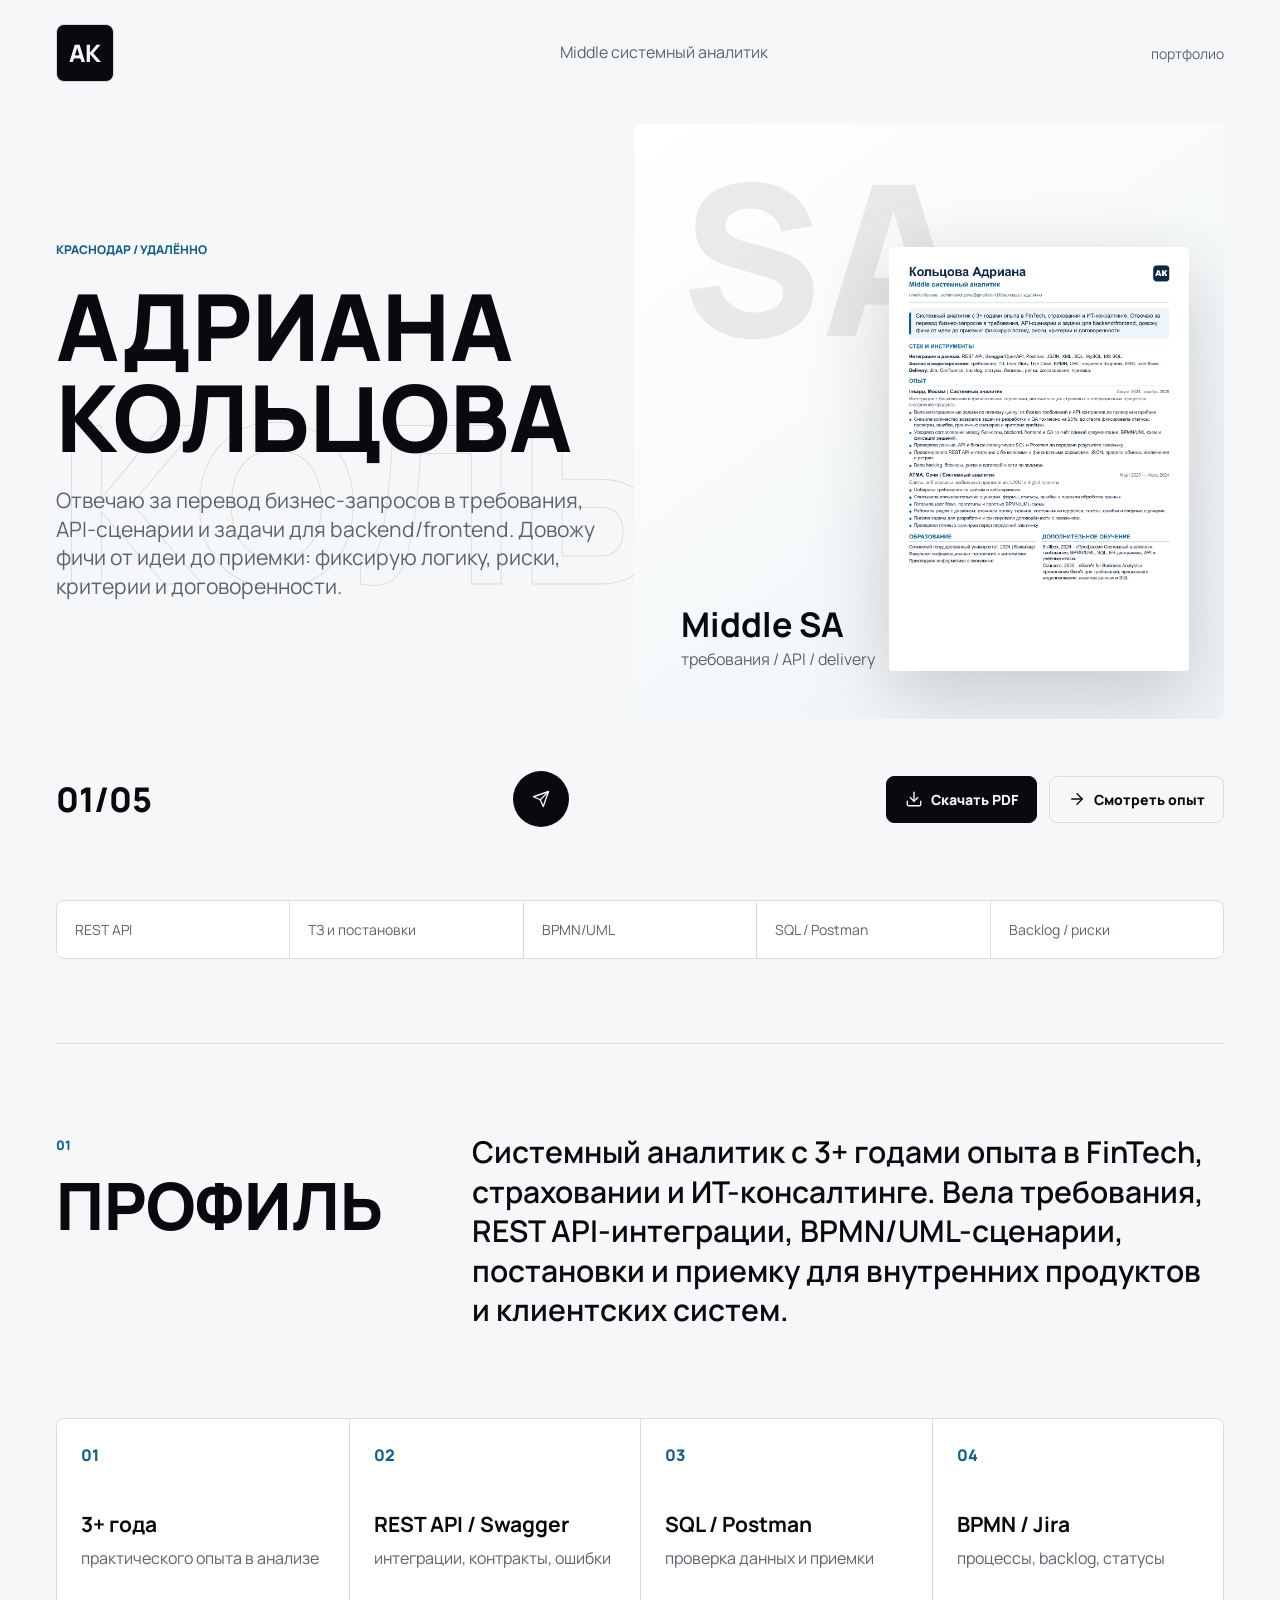
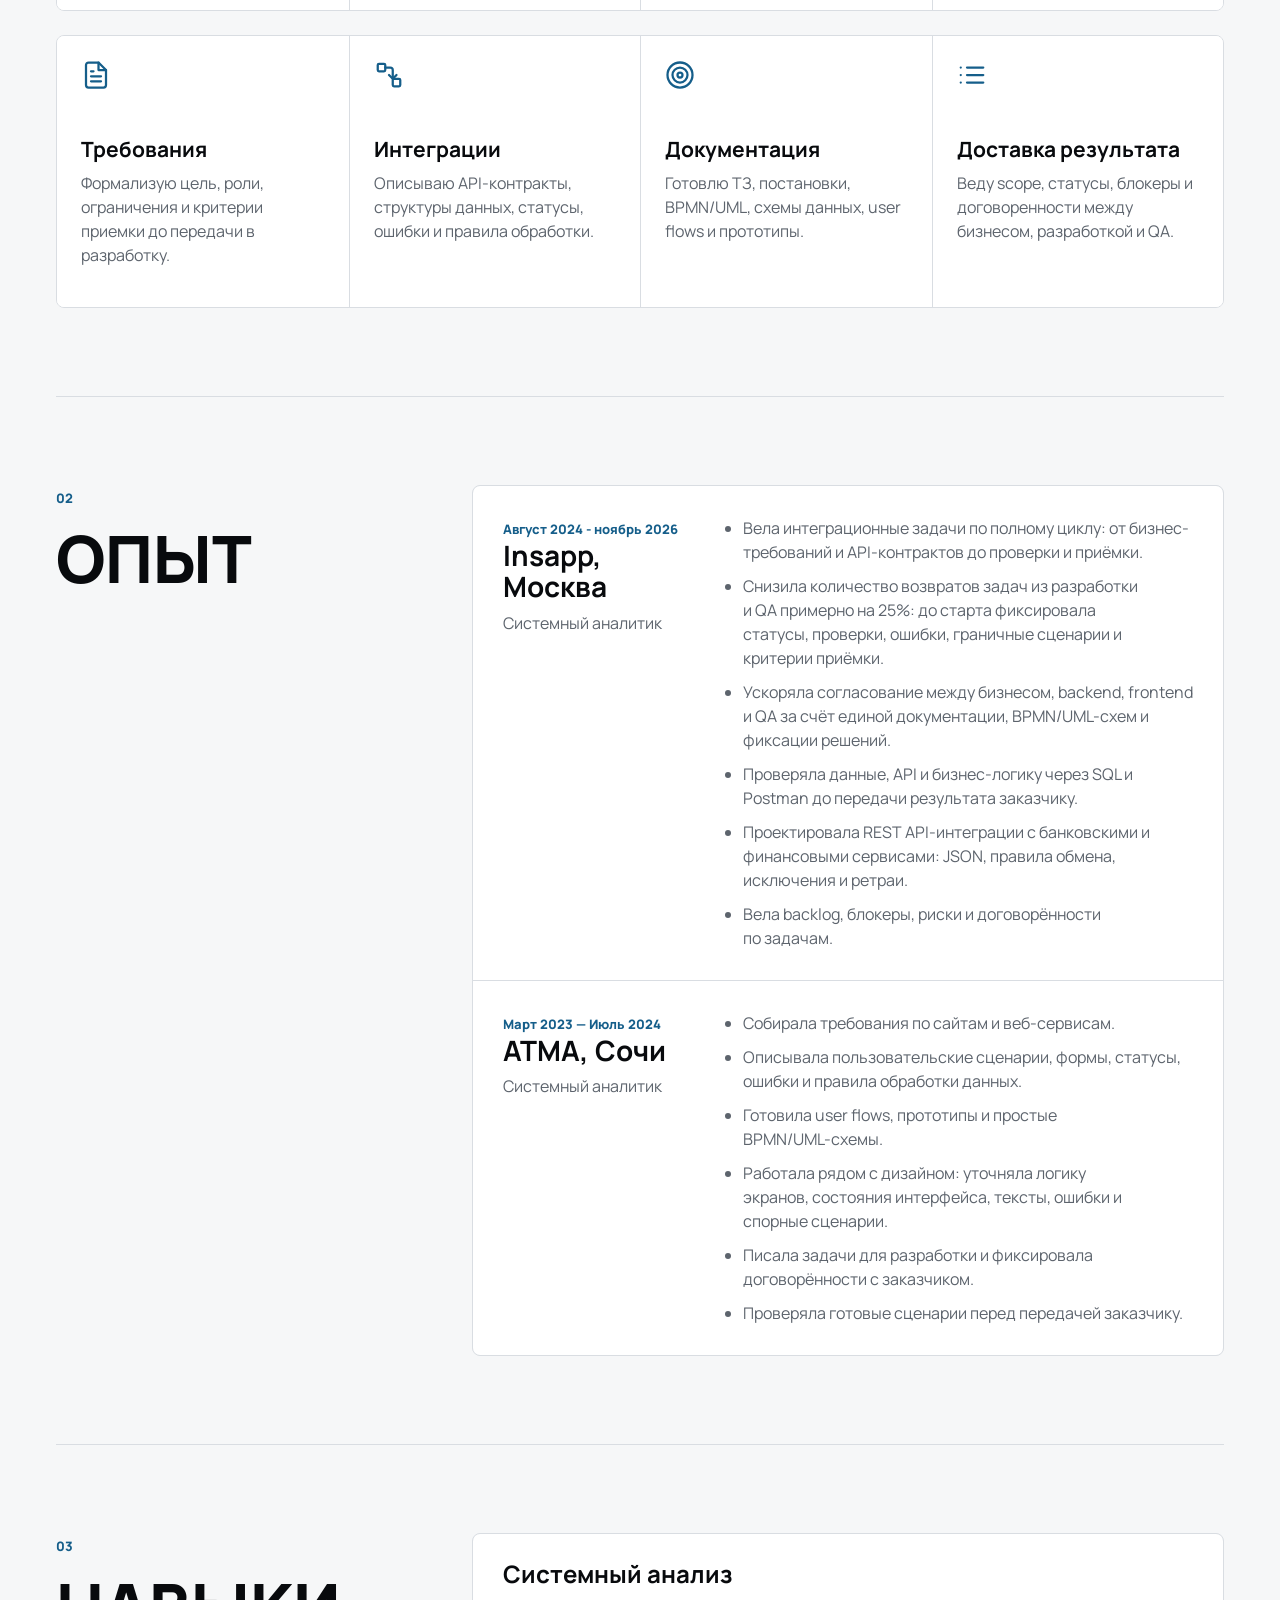
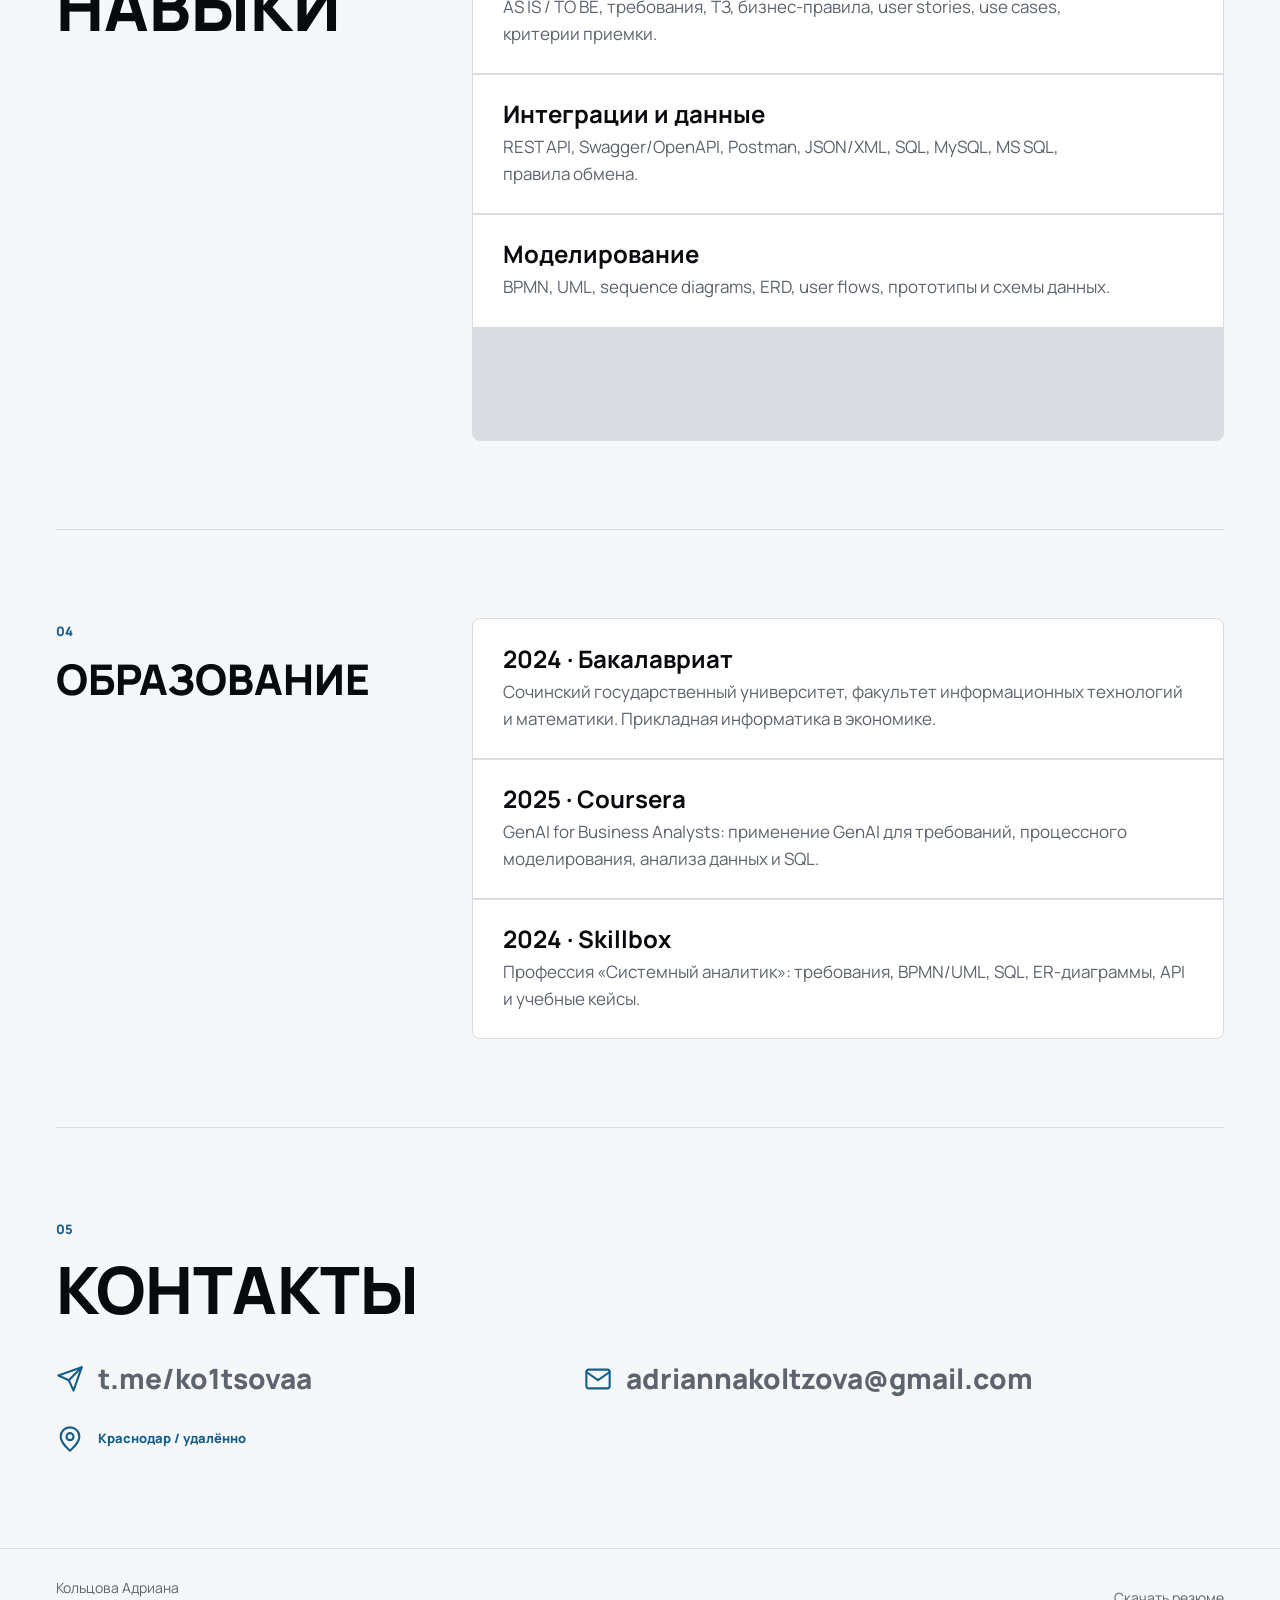
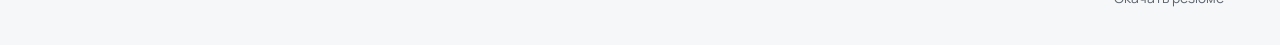
==== commit 5ed26307: "Set Insapp end date to November 2026 in resume and PDF" ====
--- a/index.html
+++ b/index.html
@@ -12,7 +12,7 @@
     <link rel="preconnect" href="https://fonts.gstatic.com" crossorigin />
     <link href="https://fonts.googleapis.com/css2?family=Manrope:wght@400;500;600;700;800&display=swap" rel="stylesheet" />
     <link rel="icon" href="assets/favicon.svg?v=1" type="image/svg+xml" />
-    <link rel="stylesheet" href="styles.css?v=46" />
+    <link rel="stylesheet" href="styles.css?v=49" />
   </head>
   <body>
     <svg class="icon-sprite" aria-hidden="true">
@@ -56,7 +56,7 @@
         </div>
 
         <figure class="hero-visual" aria-label="Печатная версия резюме">
-          <img src="assets/resume-preview.png?v=19" alt="Превью печатной версии резюме" />
+          <img src="assets/resume-preview.png?v=20" alt="Превью печатной версии резюме" />
           <figcaption>
             <strong>Middle SA</strong>
             <span>требования / API / delivery</span>
@@ -69,7 +69,7 @@
             <svg class="icon"><use href="#icon-send"></use></svg>
           </a>
           <div class="hero-actions">
-            <a class="button primary" href="assets/resume.pdf?v=13" download="КольцоваАдрианаSA.pdf"><svg class="icon"><use href="#icon-download"></use></svg>Скачать PDF</a>
+            <a class="button primary" href="assets/resume.pdf?v=14" download="КольцоваАдрианаSA.pdf"><svg class="icon"><use href="#icon-download"></use></svg>Скачать PDF</a>
             <a class="button" href="#experience"><svg class="icon"><use href="#icon-arrow"></use></svg>Смотреть опыт</a>
           </div>
         </div>
@@ -134,7 +134,7 @@
         <div class="experience-list">
           <article class="job">
             <div>
-              <span class="period">Август 2024 - Сейчас</span>
+              <span class="period">Август 2024 - ноябрь 2026</span>
               <h3>Insapp, Москва</h3>
               <p>Системный аналитик</p>
             </div>
@@ -203,7 +203,7 @@
 
     <footer class="site-footer">
       <span>Кольцова Адриана</span>
-      <a href="assets/resume.pdf?v=13" download="КольцоваАдрианаSA.pdf">Скачать резюме</a>
+      <a href="assets/resume.pdf?v=14" download="КольцоваАдрианаSA.pdf">Скачать резюме</a>
     </footer>
 
     <script src="script.js?v=13"></script>
--- a/styles.css
+++ b/styles.css
@@ -3214,3 +3214,88 @@
     font-size: clamp(34px, 3.3vw, 46px);
   }
 }
+
+.mobile-scroll-hint { display: none; }
+
+@media (max-width: 980px) {
+  .mobile-scroll-hint {
+    display: block;
+    margin: 0 0 10px;
+    color: var(--muted);
+    font-size: 13px;
+  }
+}
+
+/* A compact mobile header and first-screen actions. */
+@media (max-width: 620px) {
+  .site-header {
+    grid-template-columns: 42px minmax(0, 1fr) auto;
+    gap: 10px;
+    padding: 14px var(--page-x);
+    border-bottom: 1px solid var(--line);
+  }
+
+  .site-header .brand {
+    width: 42px;
+    height: 42px;
+    font-size: 18px;
+  }
+
+  .site-header .header-role {
+    grid-column: auto;
+    min-width: 0;
+    font-size: 12px;
+    text-align: left;
+    text-wrap: pretty;
+  }
+
+  .site-header .nav {
+    grid-column: auto;
+    justify-content: flex-end;
+  }
+
+  .site-header .nav a {
+    min-height: 42px;
+    padding: 0 10px;
+    border: 0;
+    background: transparent;
+    color: var(--muted);
+    font-size: 13px;
+    font-weight: 400;
+  }
+
+  .hero {
+    gap: 24px;
+    padding: 38px 0 36px;
+  }
+
+  .hero-copy { order: 0; }
+  .hero-bottom {
+    order: 1;
+    grid-template-columns: minmax(0, 1fr) 52px;
+    align-items: start;
+    gap: 10px;
+  }
+  .hero-actions { grid-column: 1; grid-row: 1; gap: 10px; }
+  .round-action { grid-column: 2; grid-row: 1; width: 52px; height: 52px; }
+  .page-count { display: none; }
+  .hero-visual { order: 2; min-height: 280px; }
+
+  .marquee { margin-bottom: 48px; }
+  .marquee span { padding: 12px 16px; }
+
+  .fact-row article,
+  .focus-list article {
+    min-height: 0;
+    padding: 20px;
+  }
+  .fact-row article + article,
+  .focus-list article + article {
+    border-top: 1px solid var(--line);
+    border-left: 0;
+  }
+  .fact-row article span { margin-bottom: 14px; }
+  .focus-list .icon { margin-bottom: 14px; }
+  .contact-links a { overflow-wrap: anywhere; }
+  .portfolio-overview { padding-top: 38px; }
+}
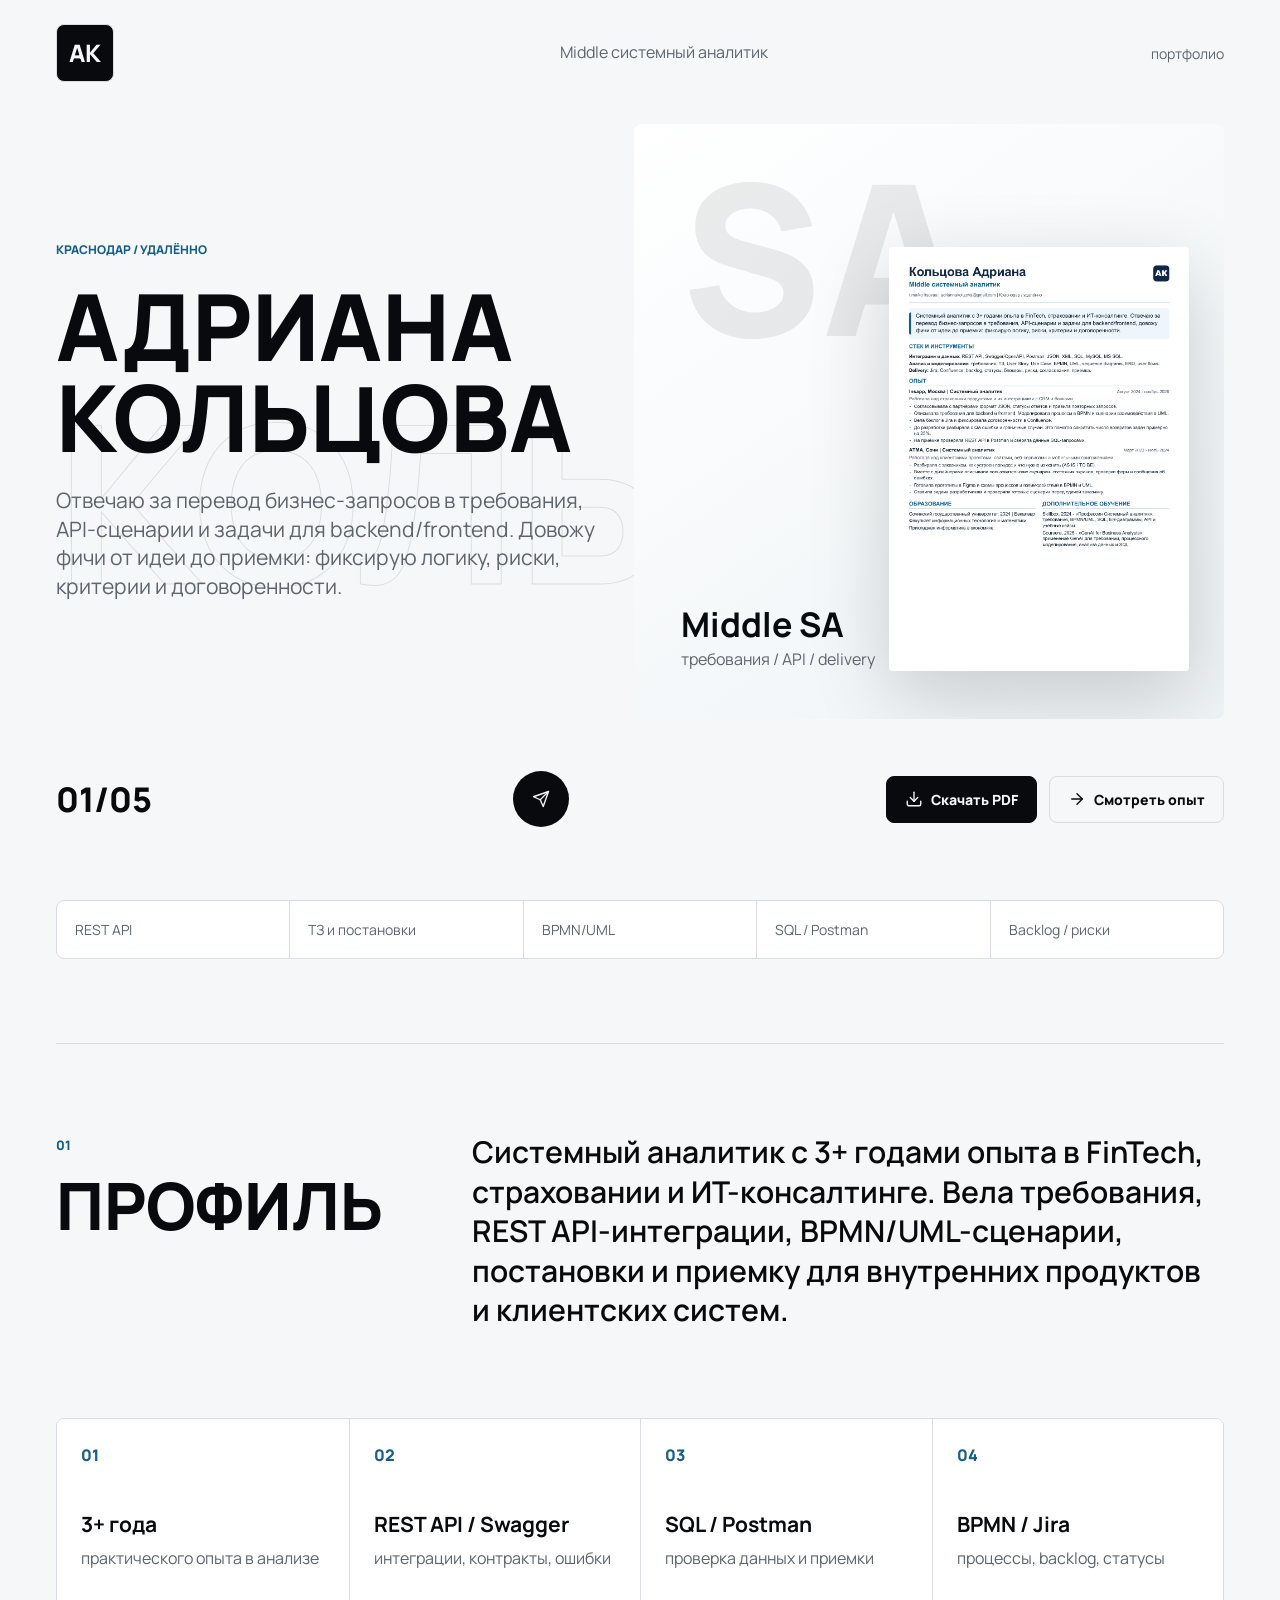
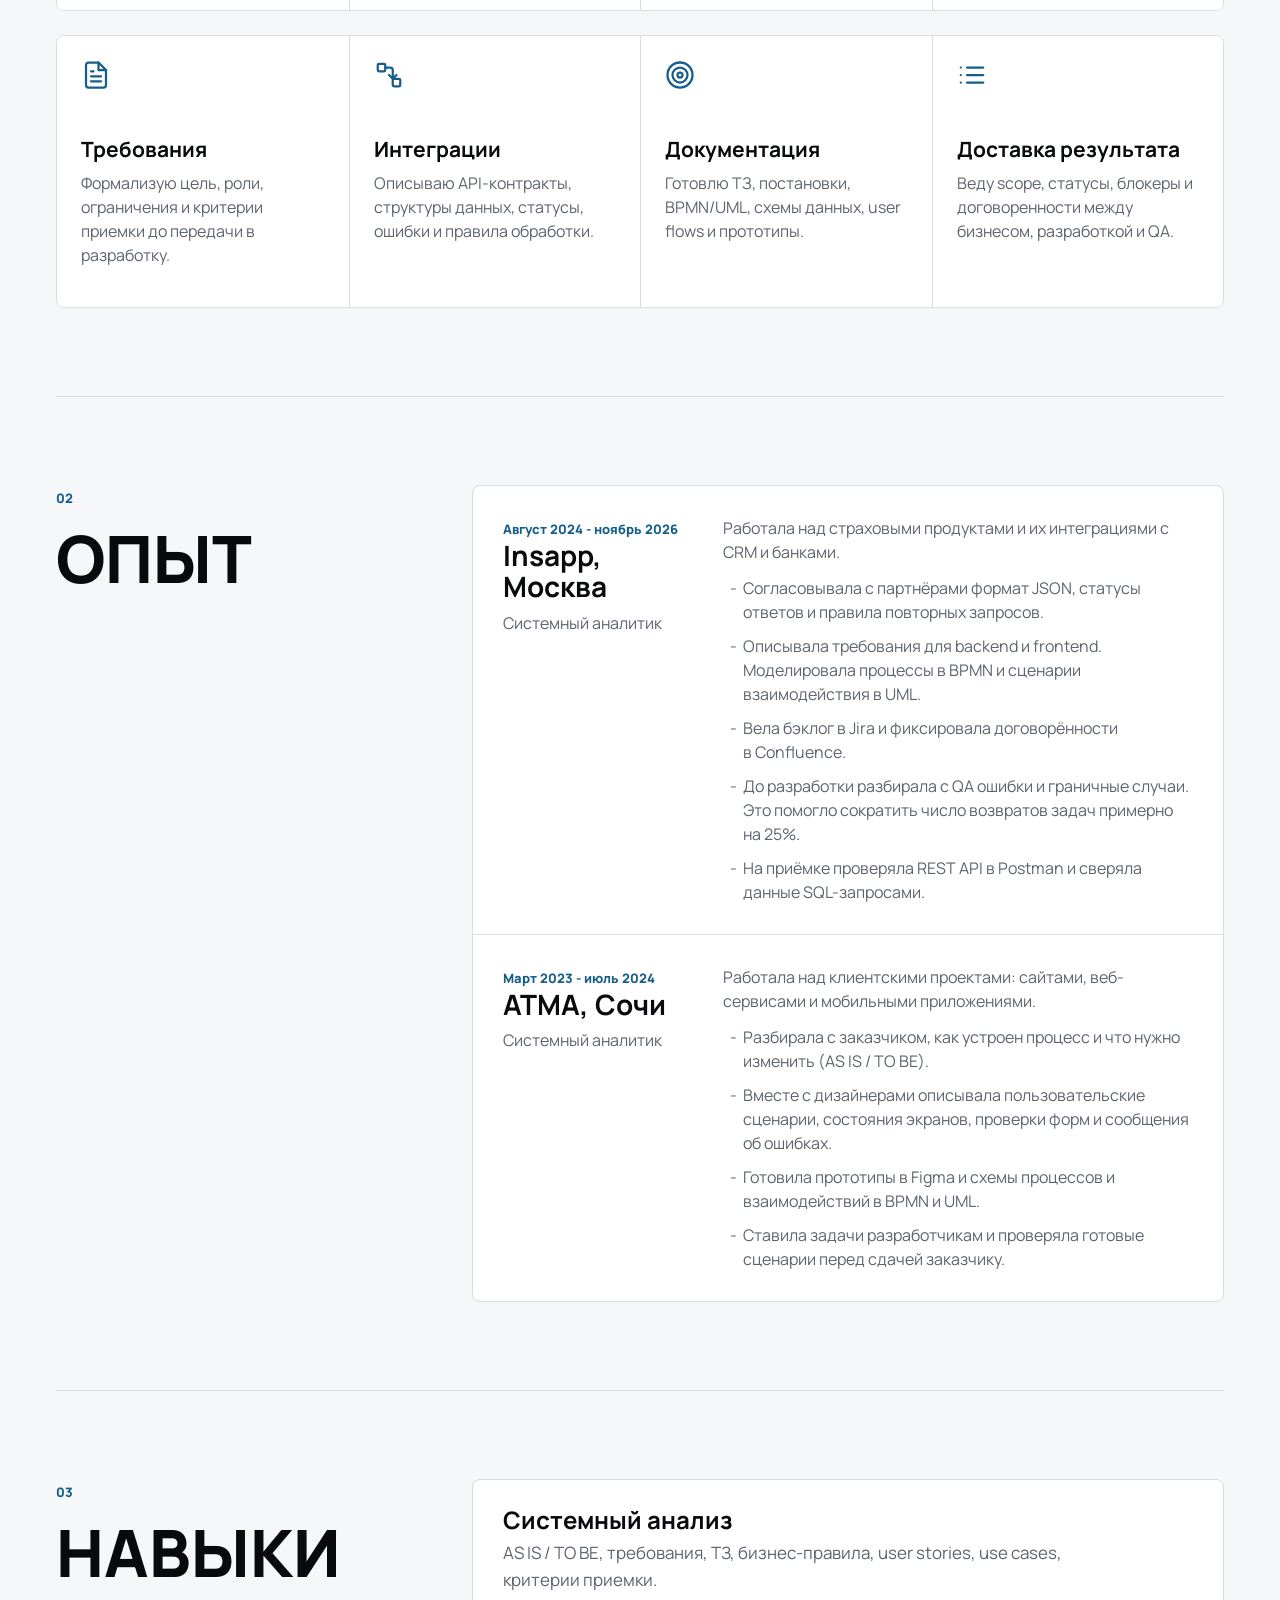
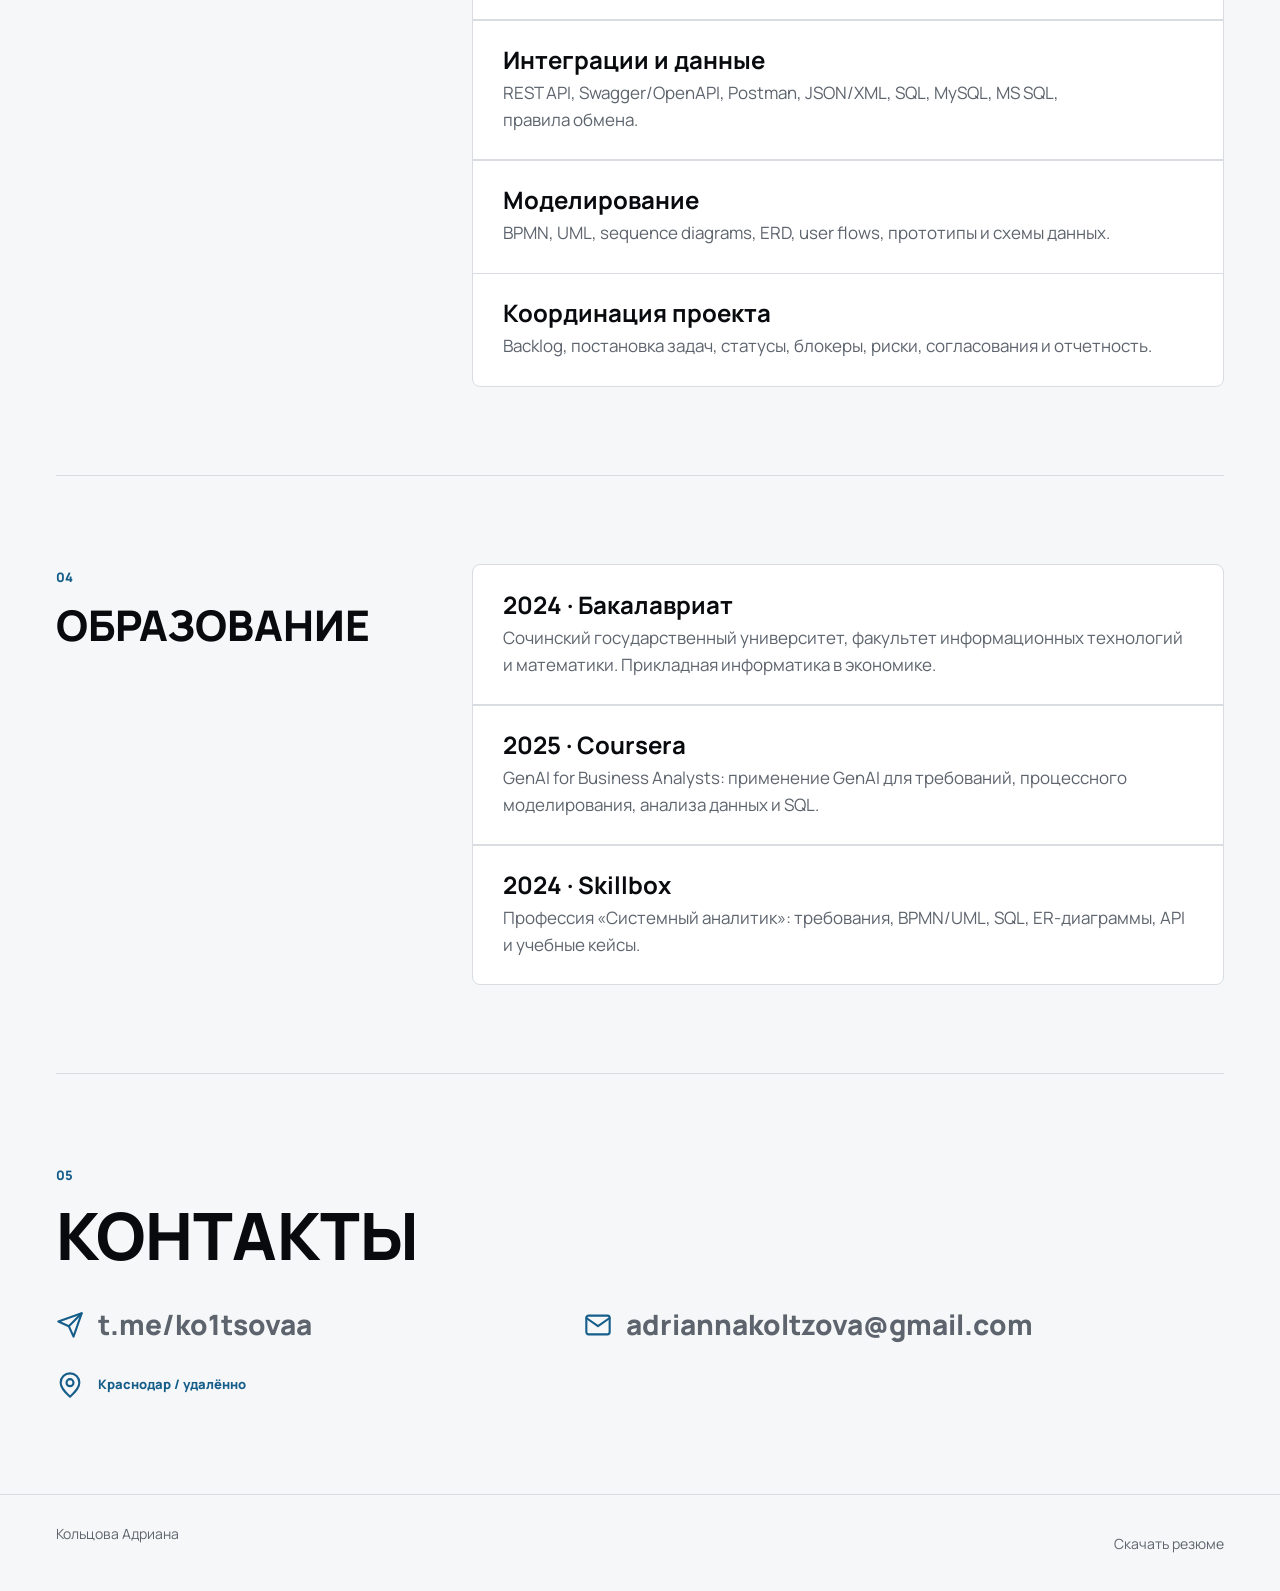
==== commit 3233ecc3: "Describe products first and list experience by responsibility" ====
--- a/index.html
+++ b/index.html
@@ -12,7 +12,7 @@
     <link rel="preconnect" href="https://fonts.gstatic.com" crossorigin />
     <link href="https://fonts.googleapis.com/css2?family=Manrope:wght@400;500;600;700;800&display=swap" rel="stylesheet" />
     <link rel="icon" href="assets/favicon.svg?v=1" type="image/svg+xml" />
-    <link rel="stylesheet" href="styles.css?v=49" />
+    <link rel="stylesheet" href="styles.css?v=50" />
   </head>
   <body>
     <svg class="icon-sprite" aria-hidden="true">
@@ -56,7 +56,7 @@
         </div>
 
         <figure class="hero-visual" aria-label="Печатная версия резюме">
-          <img src="assets/resume-preview.png?v=20" alt="Превью печатной версии резюме" />
+          <img src="assets/resume-preview.png?v=21" alt="Превью печатной версии резюме" />
           <figcaption>
             <strong>Middle SA</strong>
             <span>требования / API / delivery</span>
@@ -69,7 +69,7 @@
             <svg class="icon"><use href="#icon-send"></use></svg>
           </a>
           <div class="hero-actions">
-            <a class="button primary" href="assets/resume.pdf?v=14" download="КольцоваАдрианаSA.pdf"><svg class="icon"><use href="#icon-download"></use></svg>Скачать PDF</a>
+            <a class="button primary" href="assets/resume.pdf?v=15" download="КольцоваАдрианаSA.pdf"><svg class="icon"><use href="#icon-download"></use></svg>Скачать PDF</a>
             <a class="button" href="#experience"><svg class="icon"><use href="#icon-arrow"></use></svg>Смотреть опыт</a>
           </div>
         </div>
@@ -138,30 +138,33 @@
               <h3>Insapp, Москва</h3>
               <p>Системный аналитик</p>
             </div>
-            <ul>
-              <li>Вела интеграционные задачи по полному циклу: от бизнес-требований и API-контрактов до проверки и приёмки.</li>
-              <li>Снизила количество возвратов задач из разработки и QA примерно на 25%: до старта фиксировала статусы, проверки, ошибки, граничные сценарии и критерии приёмки.</li>
-              <li>Ускоряла согласование между бизнесом, backend, frontend и QA за счёт единой документации, BPMN/UML-схем и фиксации решений.</li>
-              <li>Проверяла данные, API и бизнес-логику через SQL и Postman до передачи результата заказчику.</li>
-              <li>Проектировала REST API-интеграции с банковскими и финансовыми сервисами: JSON, правила обмена, исключения и ретраи.</li>
-              <li>Вела backlog, блокеры, риски и договорённости по задачам.</li>
+            <div class="job-summary">
+              <p>Работала над страховыми продуктами и их интеграциями с CRM и банками.</p>
+              <ul>
+              <li>Согласовывала с партнёрами формат JSON, статусы ответов и правила повторных запросов.</li>
+              <li>Описывала требования для backend и frontend. Моделировала процессы в BPMN и сценарии взаимодействия в UML.</li>
+              <li>Вела бэклог в Jira и фиксировала договорённости в Confluence.</li>
+              <li>До разработки разбирала с QA ошибки и граничные случаи. Это помогло сократить число возвратов задач примерно на 25%.</li>
+              <li>На приёмке проверяла REST API в Postman и сверяла данные SQL-запросами.</li>
             </ul>
+            </div>
           </article>
 
           <article class="job">
             <div>
-              <span class="period">Март 2023 — Июль 2024</span>
+              <span class="period">Март 2023 - июль 2024</span>
               <h3>АТМА, Сочи</h3>
               <p>Системный аналитик</p>
             </div>
-            <ul>
-              <li>Собирала требования по сайтам и веб-сервисам.</li>
-              <li>Описывала пользовательские сценарии, формы, статусы, ошибки и правила обработки данных.</li>
-              <li>Готовила user flows, прототипы и простые BPMN/UML-схемы.</li>
-              <li>Работала рядом с дизайном: уточняла логику экранов, состояния интерфейса, тексты, ошибки и спорные сценарии.</li>
-              <li>Писала задачи для разработки и фиксировала договорённости с заказчиком.</li>
-              <li>Проверяла готовые сценарии перед передачей заказчику.</li>
+            <div class="job-summary">
+              <p>Работала над клиентскими проектами: сайтами, веб-сервисами и мобильными приложениями.</p>
+              <ul>
+              <li>Разбирала с заказчиком, как устроен процесс и что нужно изменить (AS IS / TO BE).</li>
+              <li>Вместе с дизайнерами описывала пользовательские сценарии, состояния экранов, проверки форм и сообщения об ошибках.</li>
+              <li>Готовила прототипы в Figma и схемы процессов и взаимодействий в BPMN и UML.</li>
+              <li>Ставила задачи разработчикам и проверяла готовые сценарии перед сдачей заказчику.</li>
             </ul>
+            </div>
           </article>
         </div>
       </section>
@@ -203,7 +206,7 @@
 
     <footer class="site-footer">
       <span>Кольцова Адриана</span>
-      <a href="assets/resume.pdf?v=14" download="КольцоваАдрианаSA.pdf">Скачать резюме</a>
+      <a href="assets/resume.pdf?v=15" download="КольцоваАдрианаSA.pdf">Скачать резюме</a>
     </footer>
 
     <script src="script.js?v=13"></script>
--- a/styles.css
+++ b/styles.css
@@ -1827,6 +1827,14 @@
   padding-left: 20px;
 }
 
+.job-summary > p {
+  margin: 0 0 12px;
+}
+
+.job-summary li::marker {
+  content: "-  ";
+}
+
 .job li + li {
   margin-top: 10px;
 }
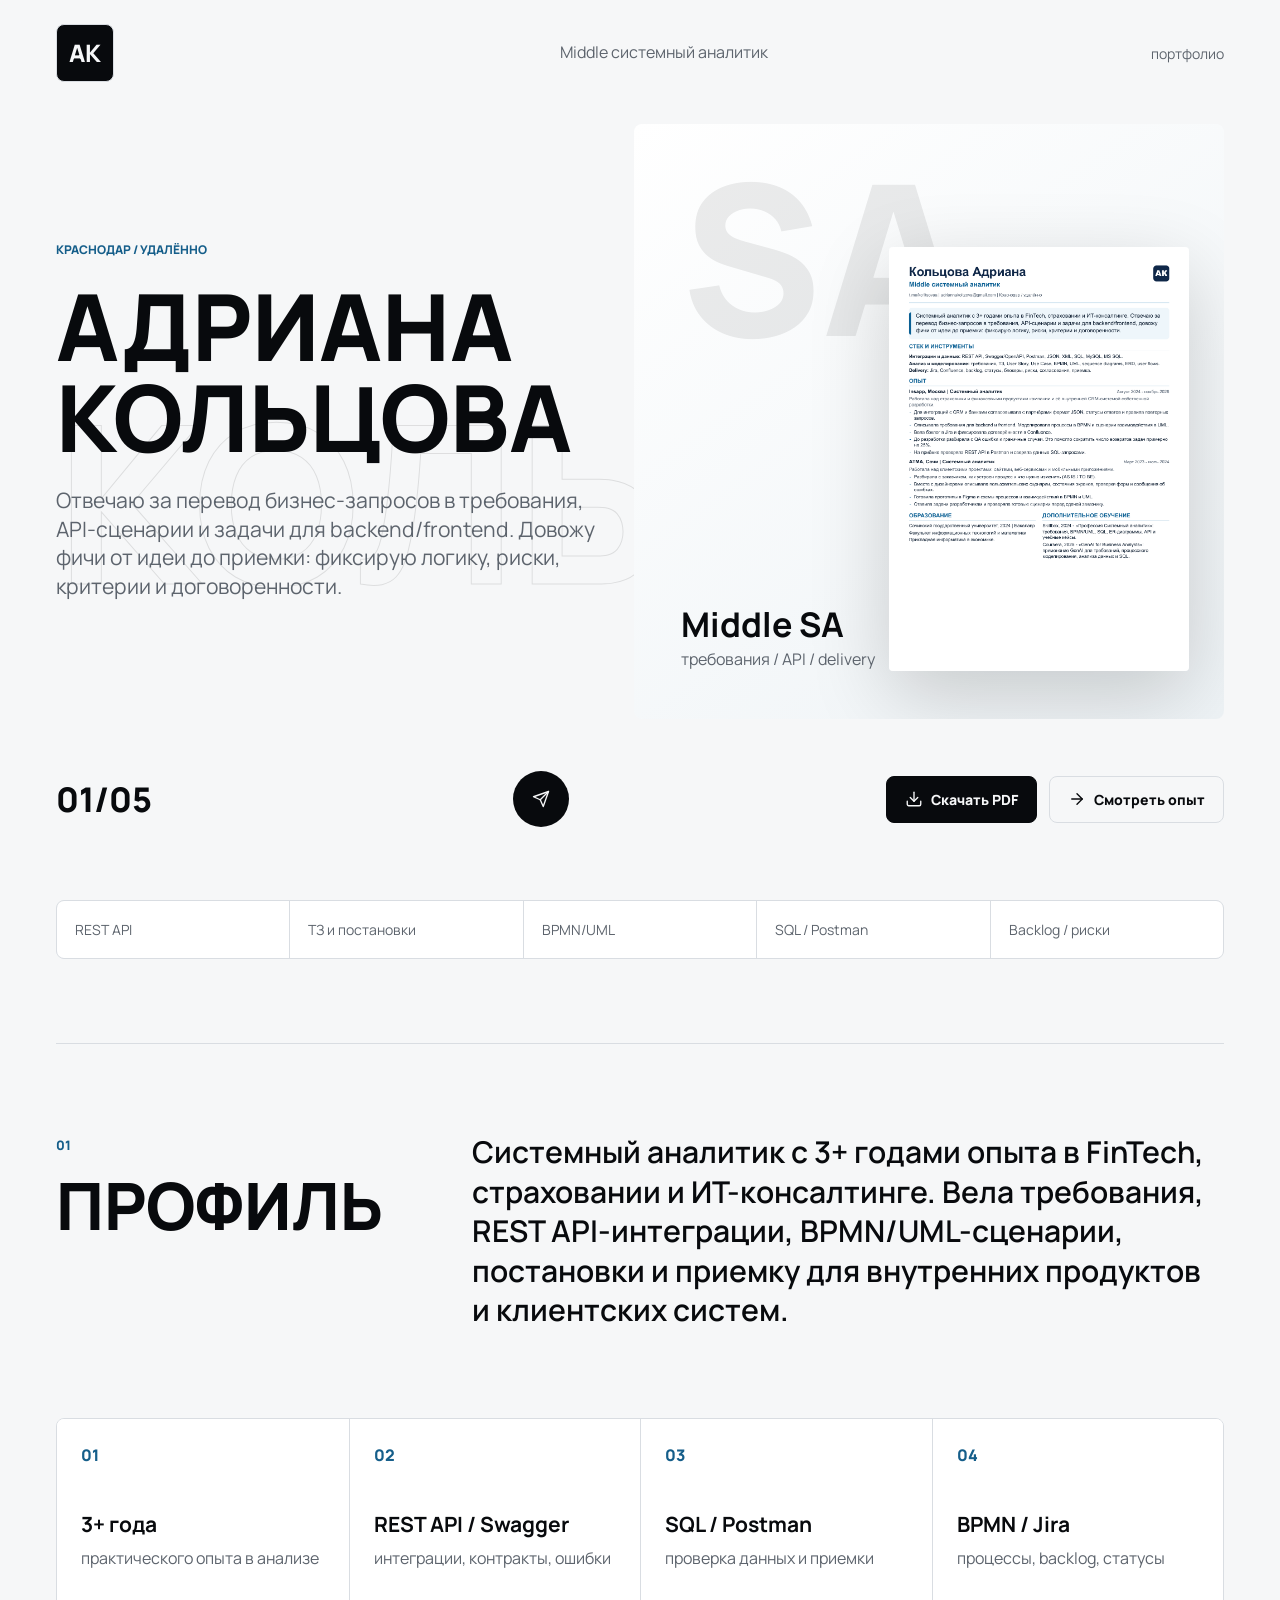
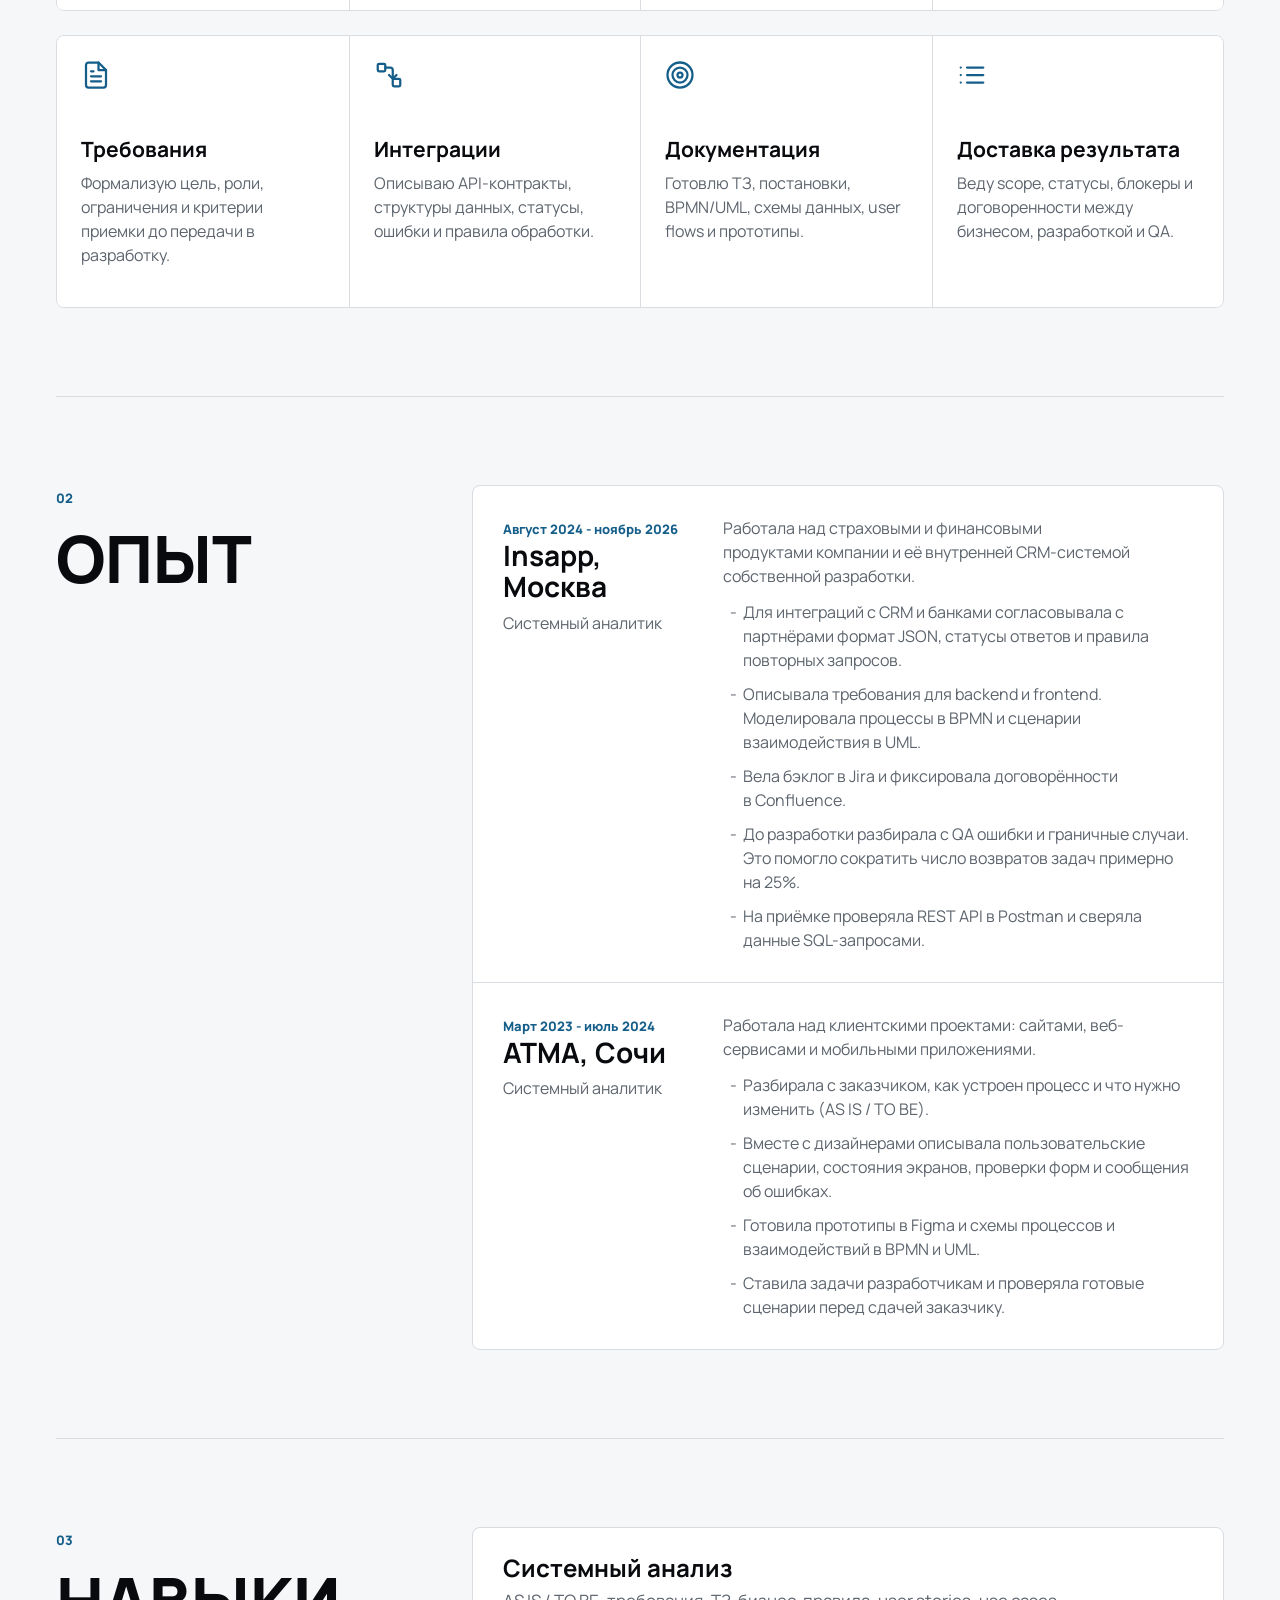
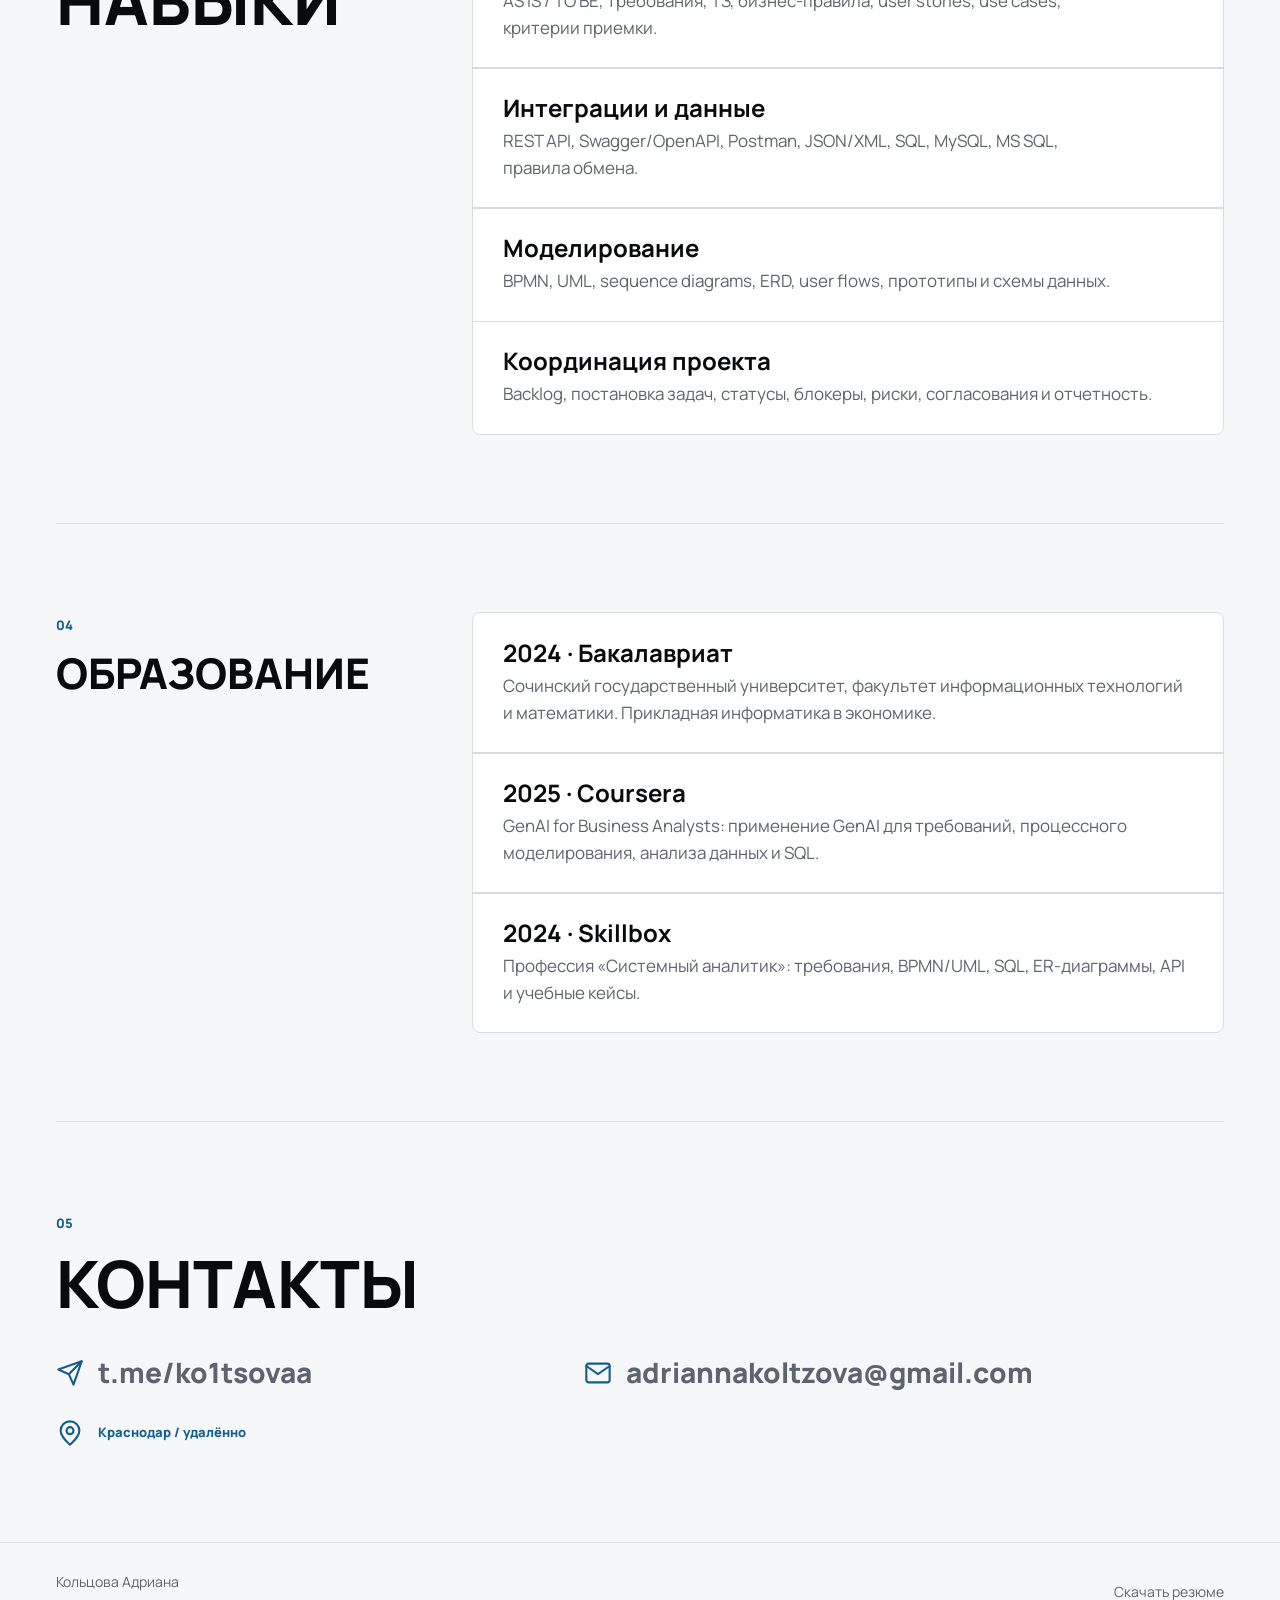
==== commit 9f9839a8: "Include financial products and in-house CRM in Insapp experience" ====
--- a/index.html
+++ b/index.html
@@ -56,7 +56,7 @@
         </div>
 
         <figure class="hero-visual" aria-label="Печатная версия резюме">
-          <img src="assets/resume-preview.png?v=21" alt="Превью печатной версии резюме" />
+          <img src="assets/resume-preview.png?v=22" alt="Превью печатной версии резюме" />
           <figcaption>
             <strong>Middle SA</strong>
             <span>требования / API / delivery</span>
@@ -69,7 +69,7 @@
             <svg class="icon"><use href="#icon-send"></use></svg>
           </a>
           <div class="hero-actions">
-            <a class="button primary" href="assets/resume.pdf?v=15" download="КольцоваАдрианаSA.pdf"><svg class="icon"><use href="#icon-download"></use></svg>Скачать PDF</a>
+            <a class="button primary" href="assets/resume.pdf?v=16" download="КольцоваАдрианаSA.pdf"><svg class="icon"><use href="#icon-download"></use></svg>Скачать PDF</a>
             <a class="button" href="#experience"><svg class="icon"><use href="#icon-arrow"></use></svg>Смотреть опыт</a>
           </div>
         </div>
@@ -139,9 +139,9 @@
               <p>Системный аналитик</p>
             </div>
             <div class="job-summary">
-              <p>Работала над страховыми продуктами и их интеграциями с CRM и банками.</p>
+              <p>Работала над страховыми и финансовыми продуктами компании и её внутренней CRM-системой собственной разработки.</p>
               <ul>
-              <li>Согласовывала с партнёрами формат JSON, статусы ответов и правила повторных запросов.</li>
+              <li>Для интеграций с CRM и банками согласовывала с партнёрами формат JSON, статусы ответов и правила повторных запросов.</li>
               <li>Описывала требования для backend и frontend. Моделировала процессы в BPMN и сценарии взаимодействия в UML.</li>
               <li>Вела бэклог в Jira и фиксировала договорённости в Confluence.</li>
               <li>До разработки разбирала с QA ошибки и граничные случаи. Это помогло сократить число возвратов задач примерно на 25%.</li>
@@ -206,7 +206,7 @@
 
     <footer class="site-footer">
       <span>Кольцова Адриана</span>
-      <a href="assets/resume.pdf?v=15" download="КольцоваАдрианаSA.pdf">Скачать резюме</a>
+      <a href="assets/resume.pdf?v=16" download="КольцоваАдрианаSA.pdf">Скачать резюме</a>
     </footer>
 
     <script src="script.js?v=13"></script>
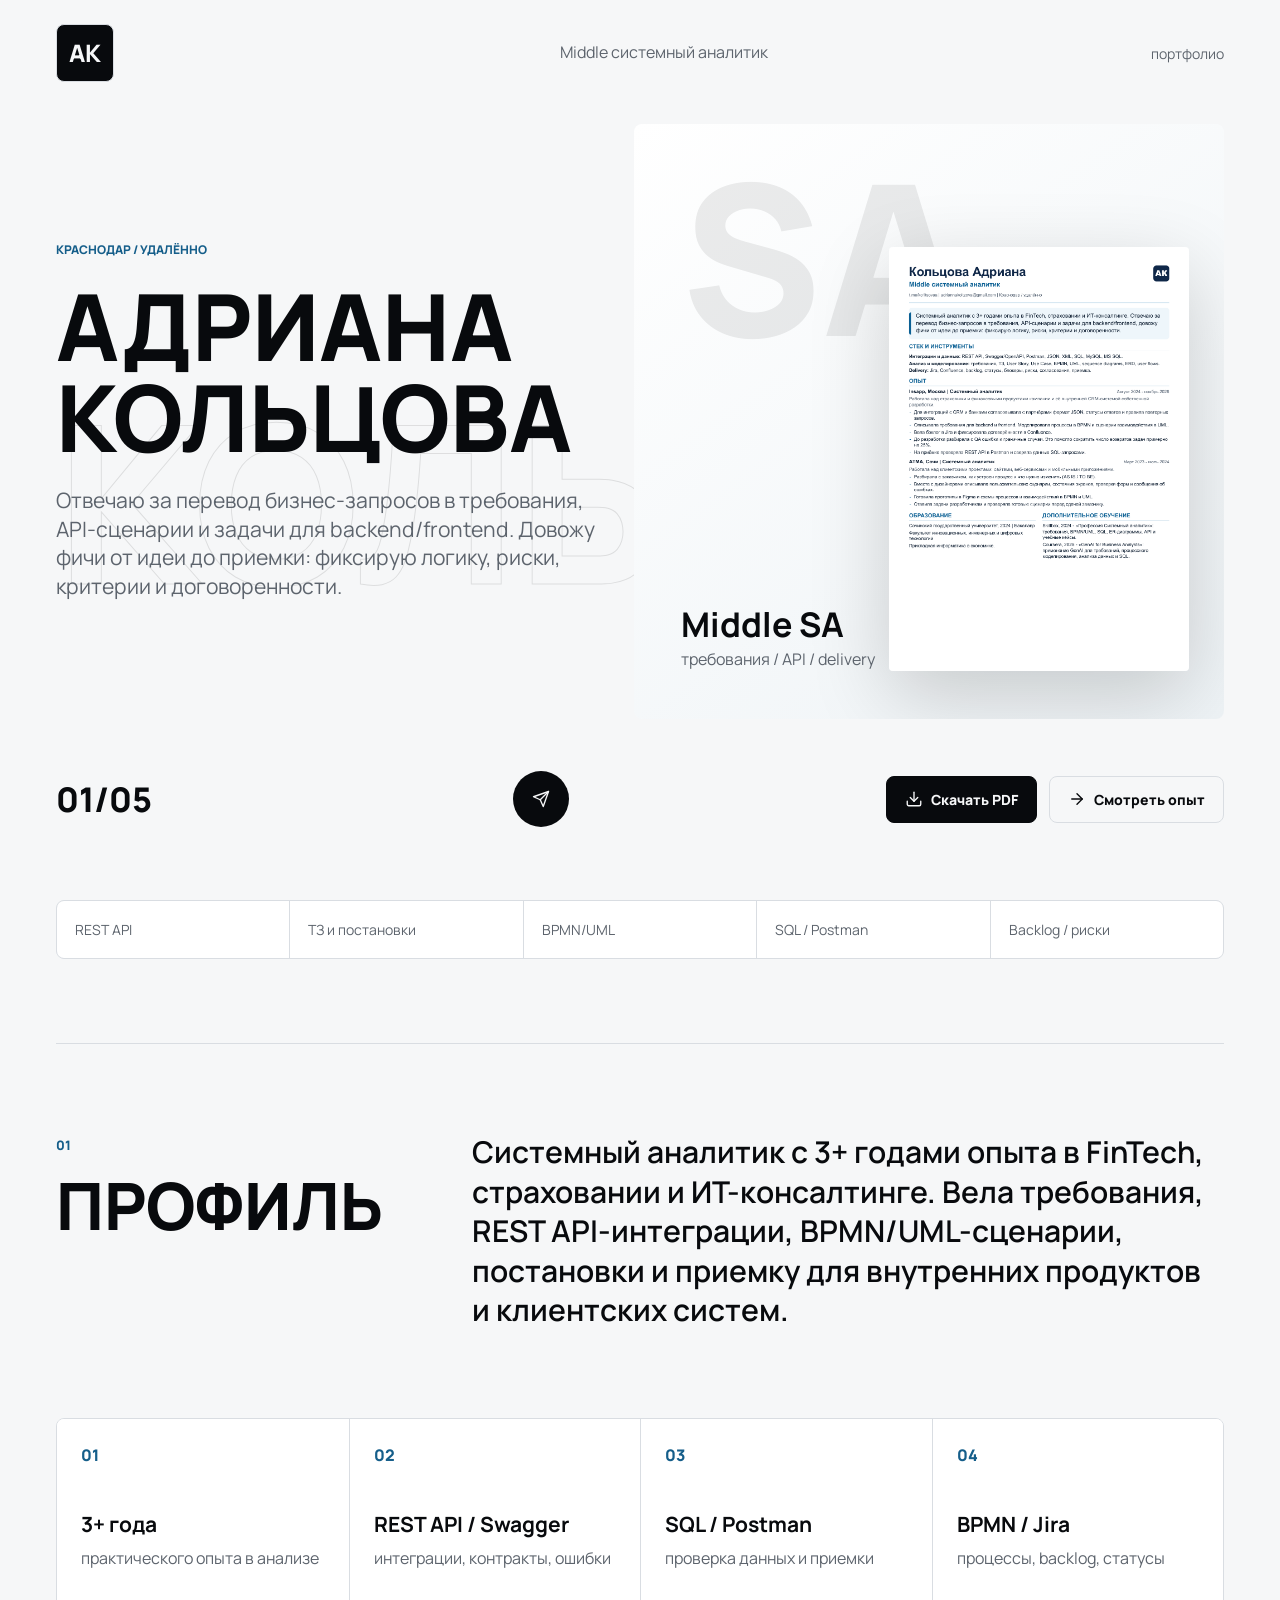
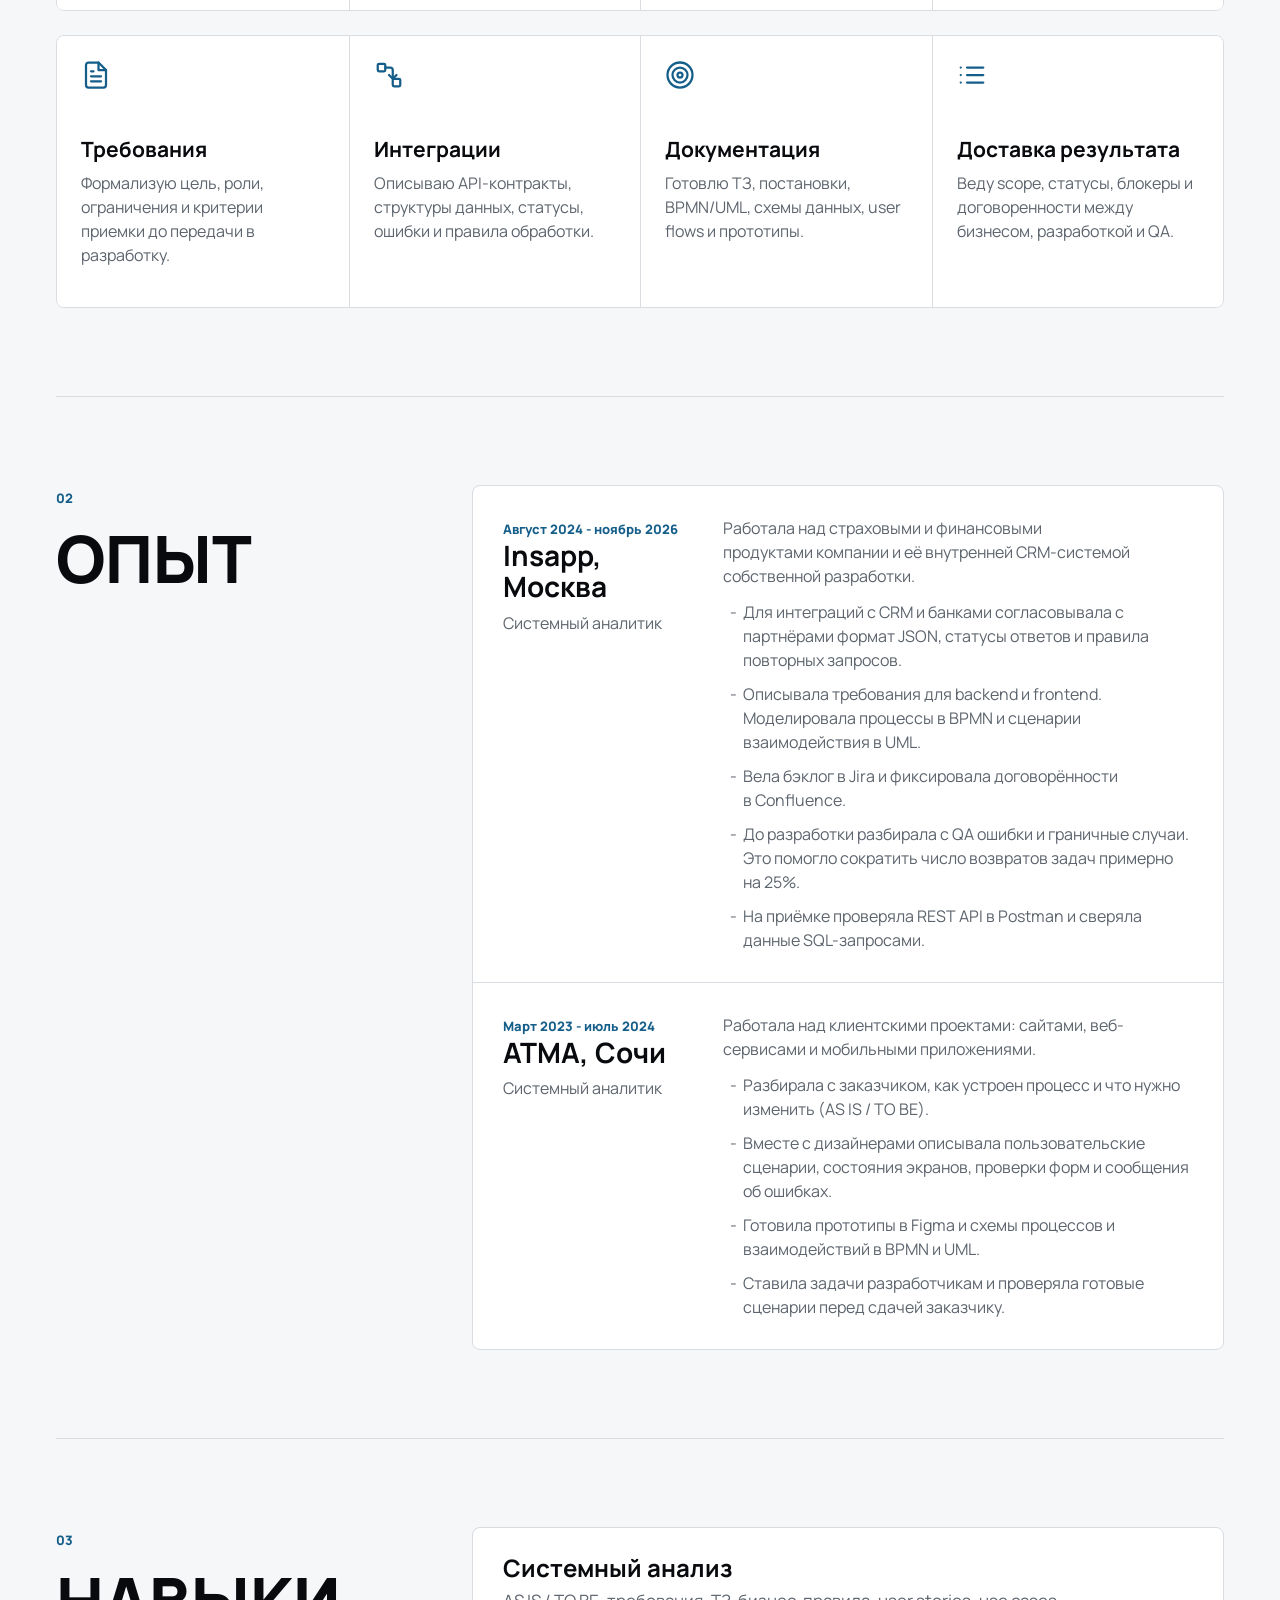
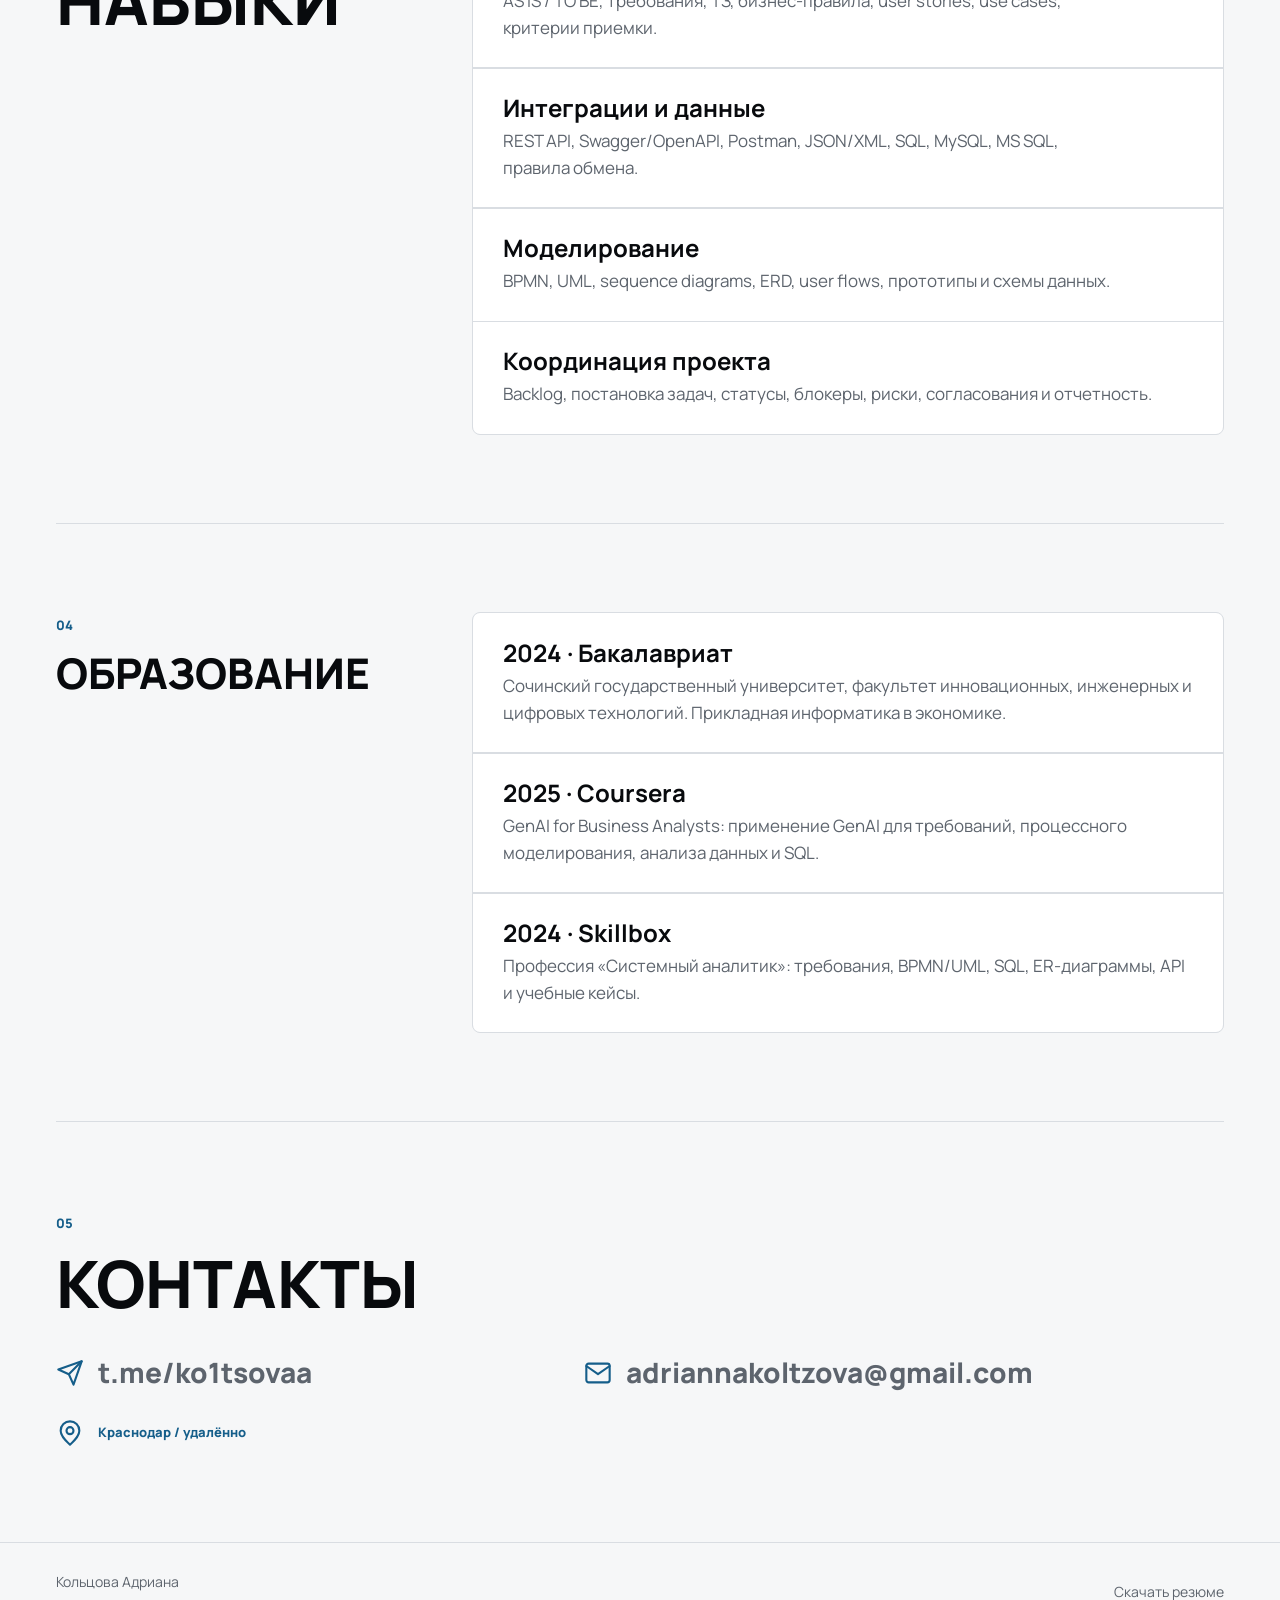
==== commit 1cf34723: "Correct the faculty name in education and printable resume" ====
--- a/index.html
+++ b/index.html
@@ -56,7 +56,7 @@
         </div>
 
         <figure class="hero-visual" aria-label="Печатная версия резюме">
-          <img src="assets/resume-preview.png?v=22" alt="Превью печатной версии резюме" />
+          <img src="assets/resume-preview.png?v=23" alt="Превью печатной версии резюме" />
           <figcaption>
             <strong>Middle SA</strong>
             <span>требования / API / delivery</span>
@@ -69,7 +69,7 @@
             <svg class="icon"><use href="#icon-send"></use></svg>
           </a>
           <div class="hero-actions">
-            <a class="button primary" href="assets/resume.pdf?v=16" download="КольцоваАдрианаSA.pdf"><svg class="icon"><use href="#icon-download"></use></svg>Скачать PDF</a>
+            <a class="button primary" href="assets/resume.pdf?v=17" download="КольцоваАдрианаSA.pdf"><svg class="icon"><use href="#icon-download"></use></svg>Скачать PDF</a>
             <a class="button" href="#experience"><svg class="icon"><use href="#icon-arrow"></use></svg>Смотреть опыт</a>
           </div>
         </div>
@@ -185,7 +185,7 @@
       <section id="education" class="editorial-section">
         <div class="section-title"><span>04</span><h2>Образование</h2></div>
         <div class="skill-lines">
-          <p><strong>2024 · Бакалавриат</strong> Сочинский государственный университет, факультет информационных технологий и математики. Прикладная информатика в экономике.</p>
+          <p><strong>2024 · Бакалавриат</strong> Сочинский государственный университет, факультет инновационных, инженерных и цифровых технологий. Прикладная информатика в экономике.</p>
           <p><strong>2025 · Coursera</strong> GenAI for Business Analysts: применение GenAI для требований, процессного моделирования, анализа данных и SQL.</p>
           <p><strong>2024 · Skillbox</strong> Профессия «Системный аналитик»: требования, BPMN/UML, SQL, ER-диаграммы, API и учебные кейсы.</p>
         </div>
@@ -206,7 +206,7 @@
 
     <footer class="site-footer">
       <span>Кольцова Адриана</span>
-      <a href="assets/resume.pdf?v=16" download="КольцоваАдрианаSA.pdf">Скачать резюме</a>
+      <a href="assets/resume.pdf?v=17" download="КольцоваАдрианаSA.pdf">Скачать резюме</a>
     </footer>
 
     <script src="script.js?v=13"></script>
